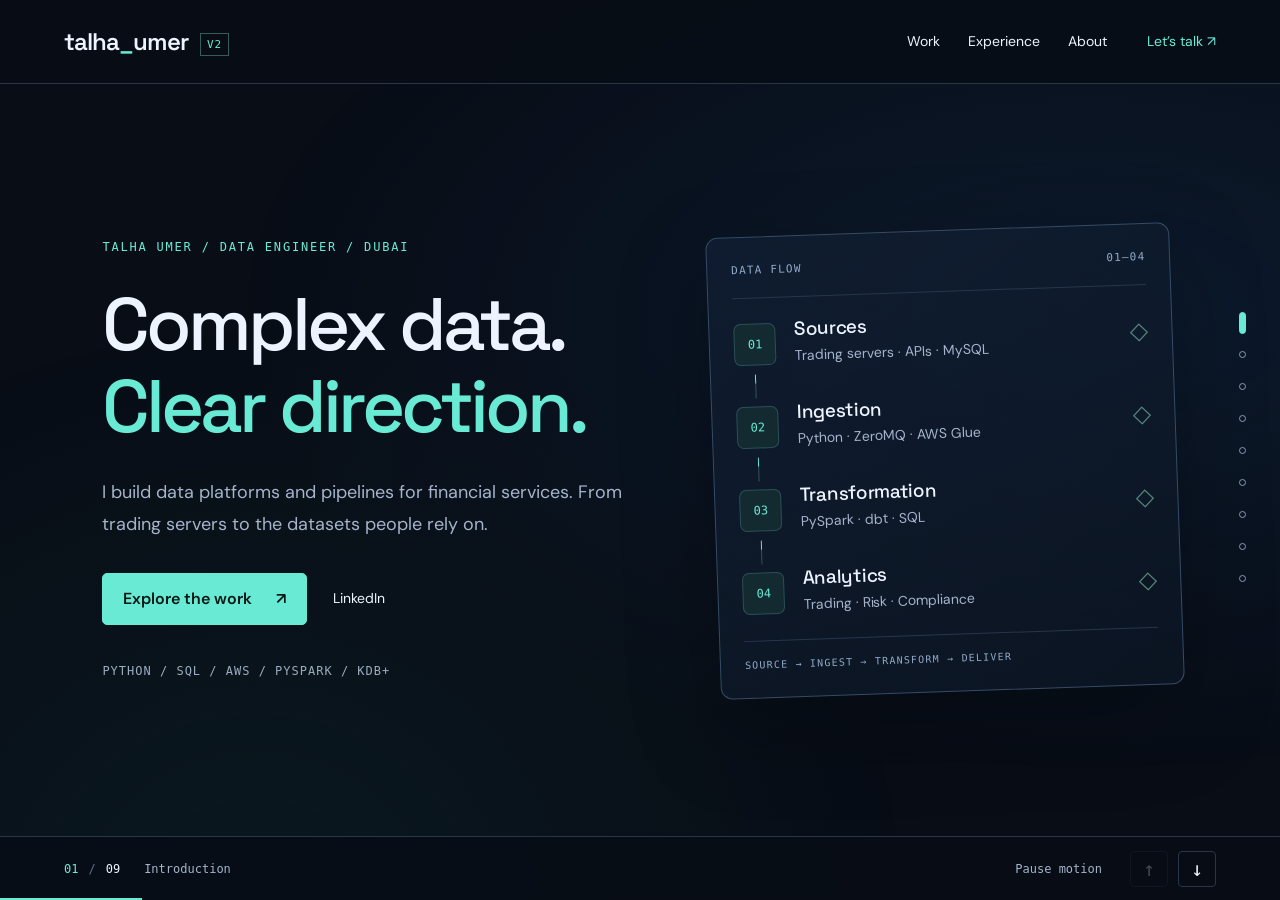
==== v2/index.html @ e110a2b4 "Add separate animated slide-style V2 portfolio; preserve original" ====
<!doctype html><html lang="en"><head><meta charset="utf-8"><meta name="viewport" content="width=device-width,initial-scale=1"><meta name="theme-color" content="#080d16"><title>Talha Umer — Portfolio V2</title><meta name="description" content="Data engineering for trading platforms. Explore Talha Umer’s work with Python, AWS, kdb+, and reliable data pipelines."><link rel="icon" href="data:image/svg+xml,%3Csvg xmlns='http://www.w3.org/2000/svg' viewBox='0 0 40 40'%3E%3Crect width='40' height='40' rx='8' fill='%232853ed'/%3E%3Ctext x='20' y='27' text-anchor='middle' font-family='Arial' font-size='22' font-weight='bold' fill='white'%3ET%3C/text%3E%3C/svg%3E"><style>@import url('https://fonts.googleapis.com/css2?family=DM+Sans:wght@400;500;600;700&family=Space+Grotesk:wght@400;500;600;700&display=swap');
:root{--bg:#080d16;--text:#edf4ff;--muted:#a5b4cc;--cyan:#69ead5;--blue:#799fff;--line:#26364b;--header:84px;--footer:64px}*{box-sizing:border-box}body{margin:0;background:var(--bg);color:var(--text);font:16px/1.65 'DM Sans',sans-serif}a{color:inherit;text-decoration:none}button{font:inherit;color:inherit;cursor:pointer}a,button{-webkit-tap-highlight-color:transparent}a:focus-visible,button:focus-visible{outline:2px solid var(--cyan);outline-offset:5px}h1,h2,h3,p{margin-top:0}h1,h2,h3{font-family:'Space Grotesk',sans-serif;line-height:1.1;font-weight:500}h1{font-size:clamp(48px,5.8vw,90px);letter-spacing:-4px;margin-bottom:28px}h2{font-size:clamp(38px,4vw,64px);letter-spacing:-2px;margin-bottom:24px}h1 span,h2 span{color:var(--cyan)}.skip{position:fixed;top:-100px;left:20px;z-index:300;background:var(--bg);padding:12px}.skip:focus{top:12px}.ambient{position:fixed;inset:0;pointer-events:none;background:radial-gradient(ellipse at 85% 35%,#15355c55,transparent 55%),radial-gradient(ellipse at 20% 100%,#164a4630,transparent 45%);z-index:-1}header{position:fixed;inset:0 0 auto;min-height:var(--header);padding:0 5vw;display:flex;align-items:center;gap:40px;z-index:10;background:#080d16ed;border-bottom:1px solid var(--line);backdrop-filter:blur(18px)}.brand{font:600 24px 'Space Grotesk',sans-serif;letter-spacing:-1px;white-space:nowrap}.brand>span:first-child{color:var(--cyan)}.version{font:11px monospace;letter-spacing:1px;color:var(--cyan);border:1px solid #335d59;padding:4px 6px;margin-left:12px;vertical-align:middle}nav{margin-left:auto;display:flex;gap:28px;font-size:14px}nav a,header>a{padding:12px 0}.header-contact{font-size:14px;color:var(--cyan)}nav a:hover,.quiet:hover,.contact-links a:hover{color:var(--cyan)}#deck{height:100svh;overflow-y:auto;scroll-snap-type:y proximity;scroll-behavior:smooth;scroll-padding-top:var(--header)}.slide{min-height:100svh;scroll-snap-align:start;scroll-margin-top:calc(-1 * var(--header));padding:calc(var(--header) + 40px) 8vw calc(var(--footer) + 38px);display:flex;align-items:center;border-bottom:1px solid #26364b80;position:relative}.slide-inner{width:100%;max-width:1280px;margin:auto}.kicker{font:12px/1.5 monospace;letter-spacing:1.8px;color:var(--cyan);margin:0 0 28px;display:flex;justify-content:space-between;gap:20px}.hero-grid{display:grid;grid-template-columns:1.15fr 1fr;align-items:center;gap:6vw}.lead{font-size:18px;line-height:1.8;color:var(--muted);max-width:58ch;margin-bottom:28px}.hero-actions{display:flex;align-items:center;gap:26px;margin:32px 0}.primary{display:inline-flex;align-items:center;justify-content:space-between;gap:24px;background:var(--cyan);color:#061813;border:1px solid var(--cyan);padding:12px 20px;border-radius:5px;font-weight:600}.primary:hover{background:#a4f7e9}.quiet{font-size:14px}.hero-stack{font:12px/1.8 monospace;letter-spacing:1px;color:#9aacbf;margin:36px 0 0}.system-panel{background:linear-gradient(145deg,#122035b3,#0c1624cc);border:1px solid #354b67;border-radius:12px;box-shadow:0 30px 90px #0004;transform:rotate(-2deg);padding:24px}.panel-label,.panel-footer{font:11px/1.6 monospace;color:#92abc8;letter-spacing:1.2px}.panel-label{display:flex;justify-content:space-between;border-bottom:1px solid var(--line);padding-bottom:18px}.pipeline{padding:22px 0}.node{display:flex;align-items:center;gap:18px}.node>span{font:12px monospace;color:var(--cyan);background:#122a30;border:1px solid #2b5056;border-radius:7px;padding:13px}.node h3{font-size:19px;margin:0 0 5px;letter-spacing:-.3px}.node p{font-size:14px;color:var(--muted);margin:0}.node b{margin-left:auto;color:#558479;font-size:24px;font-weight:400}.pipe{height:24px;width:1px;background:#345258;margin:5px 0 5px 20px;position:relative;overflow:hidden}.pipe i{position:absolute;width:2px;height:9px;left:0;background:var(--cyan);animation:travel 2s linear infinite}.pipe:nth-of-type(4) i{animation-delay:.6s}.pipe:nth-of-type(6) i{animation-delay:1.2s}.panel-footer{border-top:1px solid var(--line);padding-top:16px;font-size:10px}.rail{position:fixed;right:26px;top:50%;transform:translateY(-50%);z-index:20;display:grid;gap:12px}.rail a{width:24px;height:20px;display:grid;place-items:center}.rail a:before{content:'';width:5px;height:5px;border:1px solid #8a9bb3;border-radius:50%;transition:.25s}.rail a[aria-current=true]:before{height:20px;border-radius:5px;background:var(--cyan);border-color:var(--cyan)}.slide-controls{position:fixed;bottom:0;left:0;right:0;height:var(--footer);padding:0 5vw;display:flex;justify-content:space-between;align-items:center;z-index:20;background:#080d16ed;border-top:1px solid var(--line);backdrop-filter:blur(14px);font:12px monospace}.slash{color:#597188;margin:0 10px}#current-slide{color:var(--cyan)}#slide-label{margin-left:24px;color:var(--muted)}.control-buttons{display:flex;align-items:center;gap:10px}.control-buttons button{height:36px;min-width:38px;background:transparent;border:1px solid var(--line);border-radius:4px;font-size:20px}.control-buttons #motion{font:12px monospace;border:0;margin-right:12px;color:var(--muted)}.control-buttons button:disabled{opacity:.25;cursor:default}.progress{height:2px;position:fixed;bottom:0;left:0;right:0;z-index:30}.progress i{height:100%;display:block;background:var(--cyan);width:11.11%;transition:width .4s}.project-kind{color:var(--muted)}.project-title-row{display:flex;align-items:center;gap:50px;justify-content:space-between}.project-title-row h2{max-width:21ch}.large-index{font:500 clamp(70px,10vw,160px)/1 'Space Grotesk',sans-serif;color:#142738;letter-spacing:-8px;margin-top:-25px}.project-lead{max-width:90ch;font-size:17px;margin-bottom:22px}.tags{display:flex;flex-wrap:wrap;gap:8px}.tags span{padding:5px 10px;border:1px solid #2e4259;border-radius:4px;background:#102034;color:#b8cce6;font-size:14px;line-height:1.5}.outcomes{display:grid;grid-template-columns:repeat(3,minmax(0,1fr));gap:28px;margin-top:32px;padding-top:24px;border-top:1px solid var(--line)}.outcomes>div{border-left:2px solid #34555c;padding-left:16px}.outcomes span{font:11px monospace;letter-spacing:1px;color:var(--cyan)}.outcomes h4{margin:7px 0;font-size:18px;font-weight:500}.outcomes p{color:var(--muted);font-size:15px;margin:0}.text-button{border:0;border-bottom:1px solid #46746e;background:none;padding:8px 0;display:flex;gap:40px;align-items:center;color:var(--cyan);font-size:14px;margin-top:30px}.text-button span{font-size:22px}.career{margin-top:34px}.career article{display:grid;grid-template-columns:260px 1fr;gap:38px;padding:22px 0;border-top:1px solid var(--line)}.role-top{display:flex;flex-direction:column;font:11px/1.8 monospace;color:var(--muted);margin-bottom:10px}.career h3{font-size:23px;margin:0 0 8px}.career h4{font-size:14px;color:var(--cyan);font-weight:400;margin:0}.career p{color:var(--muted);font-size:15px;margin:0}.job-stack{margin-top:14px}.job-stack h5{display:none}.career .tags{gap:6px}.career .tags span{font-size:12px;padding:3px 7px}.about-grid{display:grid;grid-template-columns:1fr 1.1fr;gap:7vw}.about-grid p{font-size:16px;color:var(--muted)}.about-grid .education{margin-top:26px;border-left:2px solid var(--cyan);padding-left:16px;color:var(--text);font-size:14px}.education span{font-size:13px;color:var(--muted)}.toolkit h3{font-size:24px;margin:0 0 20px}.toolkit>div{padding:15px 0;border-top:1px solid var(--line)}.toolkit h4{font-size:13px;margin:0 0 10px;color:#dbe8f9}.contact-slide h2{font-size:clamp(50px,7vw,100px);letter-spacing:-4px}.contact-email{display:inline-flex;gap:25px;align-items:center;color:var(--cyan);font-size:clamp(20px,3vw,36px);border-bottom:1px solid #345f59;overflow-wrap:anywhere}.contact-links{display:flex;gap:28px;flex-wrap:wrap;margin-top:40px;font-size:14px}.copyright{font:12px monospace;color:var(--muted);margin:50px 0 0}dialog{width:min(860px,92vw);max-height:86svh;border:1px solid #415974;border-radius:12px;background:#0d1828;color:var(--text);padding:0;box-shadow:0 40px 120px #0009}dialog::backdrop{background:#030810cf;backdrop-filter:blur(8px)}.dialog-header{position:sticky;top:0;display:flex;align-items:start;gap:20px;background:#0d1828;padding:24px 28px;border-bottom:1px solid var(--line)}.dialog-header h2{font-size:25px;letter-spacing:-.8px;margin:0}.close-dialog{margin-left:auto;white-space:nowrap;background:none;border:1px solid var(--line);border-radius:4px;padding:6px 12px;font-size:14px}.dialog-body{padding:8px 28px 28px;color:var(--muted)}.dialog-body h4{color:var(--text);font-size:18px;margin:24px 0 10px}.dialog-body p{margin-bottom:16px}.dialog-body a{color:var(--cyan);text-decoration:underline}.dialog-body li{margin-bottom:10px}.architecture{display:grid;gap:12px}.architecture>div{border:1px solid var(--line);padding:12px}.architecture strong,.architecture span{display:block}.js .slide-inner{opacity:0;transform:translateY(22px);transition:opacity .65s,transform .65s}.js .slide.active .slide-inner{opacity:1;transform:none}.paused *{animation-play-state:paused!important}.paused .slide-inner{transition:none}.paused #deck{scroll-behavior:auto}@keyframes travel{from{transform:translateY(-10px)}to{transform:translateY(35px)}}
@media(max-width:1000px){.hero-grid{gap:30px}h1{letter-spacing:-2px;font-size:56px}.system-panel{padding:18px}.node{gap:12px}.node p{font-size:12px}.slide{padding-left:6vw;padding-right:8vw}.career article{grid-template-columns:210px 1fr;gap:24px}.about-grid{gap:35px}.large-index{font-size:100px}}
@media(max-width:760px){:root{--header:106px;--footer:60px}header{padding:12px 6vw;gap:4px 24px;flex-wrap:wrap;align-content:center}.brand{font-size:21px;width:100%}nav{margin:0;gap:24px}.header-contact{margin-left:auto;font-size:13px}header a{padding:5px 0}.rail{display:none}.slide{padding:calc(var(--header) + 30px) 6vw calc(var(--footer) + 30px)}#deck{scroll-snap-type:none}.hero-grid,.about-grid{grid-template-columns:1fr;gap:36px}h1{font-size:clamp(45px,11vw,68px);letter-spacing:-2px}.lead{font-size:17px}.system-panel{transform:none}.node p{font-size:14px}.system-panel{padding:22px}.intro-slide{align-items:start}.kicker{font-size:11px;letter-spacing:1px;flex-wrap:wrap;margin-bottom:22px}.project-title-row{gap:14px}.project-title-row h2{font-size:34px;letter-spacing:-1px}.large-index{font-size:60px;letter-spacing:-3px}.project-kind{font-size:10px}.outcomes{grid-template-columns:1fr;gap:18px;margin-top:24px}.outcomes p{font-size:16px}.career article{grid-template-columns:1fr;gap:16px}.career p{font-size:16px}.role-top{flex-direction:row;justify-content:space-between;gap:12px}.career .tags span{font-size:13px}.slide-controls{padding:0 6vw}#slide-label{display:none}.control-buttons #motion{font-size:11px;margin-right:2px}.contact-slide h2{letter-spacing:-2px}.dialog-header{padding:20px}.dialog-header h2{font-size:22px}.dialog-body{padding:0 20px 20px}.toolkit .tags span{font-size:14px}}
@media(prefers-reduced-motion:reduce){*,*:before,*:after{animation:none!important;transition:none!important}#deck{scroll-behavior:auto}.js .slide-inner{opacity:1;transform:none}}</style></head><body><a class="skip" href="#intro">Skip to content</a><div class="ambient" aria-hidden="true"></div><header><a class="brand" href="#intro">talha<span>_</span>umer<span class="version">V2</span></a><nav aria-label="Portfolio"><a href="#project-1">Work</a><a href="#experience">Experience</a><a href="#about">About</a></nav><a class="header-contact" href="mailto:talhaumer7@gmail.com">Let’s talk <span aria-hidden="true">↗</span></a></header><aside class="rail" aria-label="Slide navigation"></aside><main id="deck">
<section class="slide intro-slide" id="intro" data-title="Introduction"><div class="slide-inner hero-grid"><div><p class="kicker">TALHA UMER / DATA ENGINEER / DUBAI</p><h1>Complex data.<br><span>Clear direction.</span></h1><p class="lead">I build data platforms and pipelines for financial services. From trading servers to the datasets people rely on.</p><div class="hero-actions"><a class="primary" href="#project-1">Explore the work <span aria-hidden="true">↗</span></a><a class="quiet" href="https://www.linkedin.com/in/talha-umer" target="_blank" rel="noopener noreferrer">LinkedIn</a></div><p class="hero-stack">PYTHON / SQL / AWS / PYSPARK / KDB+</p></div><div class="system-panel"><div class="panel-label"><span>DATA FLOW</span><span>01—04</span></div><div class="pipeline"><div class="node"><span>01</span><div><h3>Sources</h3><p>Trading servers · APIs · MySQL</p></div><b aria-hidden="true">◇</b></div><div class="pipe" aria-hidden="true"><i></i></div><div class="node"><span>02</span><div><h3>Ingestion</h3><p>Python · ZeroMQ · AWS Glue</p></div><b aria-hidden="true">◇</b></div><div class="pipe" aria-hidden="true"><i></i></div><div class="node"><span>03</span><div><h3>Transformation</h3><p>PySpark · dbt · SQL</p></div><b aria-hidden="true">◇</b></div><div class="pipe" aria-hidden="true"><i></i></div><div class="node"><span>04</span><div><h3>Analytics</h3><p>Trading · Risk · Compliance</p></div><b aria-hidden="true">◇</b></div></div><div class="panel-footer">SOURCE → INGEST → TRANSFORM → DELIVER</div></div></div></section>
<section class="slide project-slide" id="project-1" data-title="Asynchronous Back Testing Engine"><div class="slide-inner"><div class="kicker"><span>SELECTED WORK / 01</span><span class="project-kind">PRODUCTION SYSTEM</span></div><div class="project-title-row"><h2>Asynchronous Back Testing Engine</h2><span class="large-index" aria-hidden="true">01</span></div><p class="lead project-lead">Evaluate a broker’s pricing before it goes live. Replay historical client trades against proposed spread structures to estimate revenue, asynchronous hedging costs, and net profitability.</p><div class="tags"><span>Historical simulation</span><span>Pricing analytics</span><span>Hedging economics</span></div><div class="outcomes"><div><span>01 / EARN</span><h4>Spread revenue</h4><p>Estimate income under a proposed pricing structure.</p></div><div><span>02 / HEDGE</span><h4>Hedging costs</h4><p>Model spread and commission costs with separate, sliced hedge execution.</p></div><div><span>03 / COMPARE</span><h4>Net profitability</h4><p>Compare scenario economics with historical results across L1–L6 volume tiers.</p></div></div><button class="text-button" data-open="case-0">Read project overview <span aria-hidden="true">+</span></button></div></section><section class="slide project-slide" id="project-2" data-title="MBG Data Platform"><div class="slide-inner"><div class="kicker"><span>SELECTED WORK / 02</span><span class="project-kind">PRODUCTION SYSTEM</span></div><div class="project-title-row"><h2>MBG Data Platform</h2><span class="large-index" aria-hidden="true">02</span></div><p class="lead project-lead">Data engineering for MultiBank Group’s trading ecosystem. Bring MT4/MT5 trading data and operational sources into an AWS lakehouse, delivering reliable datasets for Trading, Risk, and Compliance.</p><div class="tags"><span>AWS Glue</span><span>PySpark</span><span>dbt</span><span>Redshift</span><span>Airflow</span><span>Terraform</span></div><div class="outcomes"><div><span>01 / INGEST</span><h4>Unified trading data</h4><p>Process up to 1 TB per day from MT4/MT5, Oracle, REST APIs, and internal databases.</p></div><div><span>02 / TRANSFORM</span><h4>Analytics-ready models</h4><p>Organise Bronze, Silver, and Gold layers with PySpark processing and 100+ dbt models.</p></div><div><span>03 / DELIVER</span><h4>Reliable financial analytics</h4><p>Support Trading, Risk, and Compliance with governed datasets and curated-data APIs.</p></div></div><button class="text-button" data-open="case-1">Read project overview <span aria-hidden="true">+</span></button></div></section><section class="slide project-slide" id="project-3" data-title="ZeroMQ Trading Data Pipeline"><div class="slide-inner"><div class="kicker"><span>SELECTED WORK / 03</span><span class="project-kind">PRODUCTION SYSTEM</span></div><div class="project-title-row"><h2>ZeroMQ Trading Data Pipeline</h2><span class="large-index" aria-hidden="true">03</span></div><p class="lead project-lead">Consolidating MySQL trading data from 20+ clients, each with up to 20 servers, through a shared ZeroMQ receiver and one kdb+ connection. The pipeline replaced separate source connections that were causing crashes and data consistency issues in our deployment.</p><div class="tags"><span>Python</span><span>PyZMQ</span><span>ZeroMQ PUSH/PULL</span><span>MySQL</span><span>kdb+</span><span>SQL</span></div><div class="outcomes"><div><span>01 / CONSOLIDATE</span><h4>One shared write connection</h4><p>Route data from all clients through a common receiver with a single connection to kdb+.</p></div><div><span>02 / RESUME</span><h4>Per-source timestamp polling</h4><p>Use the latest stored creation time for each client and server to select the next MySQL records.</p></div><div><span>03 / RETRY</span><h4>Repeatable writes</h4><p>Upsert by client, order, and server. Retry a failed batch before writing newer batches.</p></div></div><button class="text-button" data-open="case-2">Read full case study <span aria-hidden="true">+</span></button></div></section><section class="slide project-slide" id="project-4" data-title="MarketSage Analytics"><div class="slide-inner"><div class="kicker"><span>SELECTED WORK / 04</span><span class="project-kind">PERSONAL PROJECT</span></div><div class="project-title-row"><h2>MarketSage Analytics</h2><span class="large-index" aria-hidden="true">04</span></div><p class="lead project-lead">A financial analysis application that brings market research, technical indicators, sentiment, and portfolio analysis into one interface. Specialised agents handle the analysis, with results displayed in a React frontend.</p><div class="tags"><span>LangGraph</span><span>Groq</span><span>FastAPI</span><span>React</span><span>Python</span></div><div class="outcomes"><div><span>01 / RESEARCH</span><h4>Market data &amp; context</h4><p>Connect Yahoo Finance, CoinGecko, and DuckDuckGo sources for market research.</p></div><div><span>02 / ANALYSE</span><h4>Specialised agents</h4><p>Coordinate eight agents through LangGraph for technical, risk, sentiment, and portfolio analysis.</p></div><div><span>03 / PRESENT</span><h4>Interactive analysis</h4><p>Display RSI, MACD, correlation heatmaps, and portfolio allocation in a React interface.</p></div></div><button class="text-button" data-open="case-3">Read project overview <span aria-hidden="true">+</span></button></div></section><section class="slide project-slide" id="project-5" data-title="Real-Time Anomaly Detection"><div class="slide-inner"><div class="kicker"><span>SELECTED WORK / 05</span><span class="project-kind">PERSONAL PROJECT</span></div><div class="project-title-row"><h2>Real-Time Anomaly Detection</h2><span class="large-index" aria-hidden="true">05</span></div><p class="lead project-lead">A batch and streaming data pipeline for detecting unusual patterns. It validates incoming records, stores curated data, runs PySpark anomaly detection, and serves results through an API.</p><div class="tags"><span>Kafka</span><span>PySpark</span><span>ClickHouse</span><span>FastAPI</span><span>Docker</span></div><div class="outcomes"><div><span>01 / INGEST</span><h4>Validated records</h4><p>Validate incoming data against its schema before downstream processing.</p></div><div><span>02 / PROCESS</span><h4>Anomaly detection</h4><p>Use PySpark to process data and identify unusual patterns, with curated storage in Parquet.</p></div><div><span>03 / SERVE</span><h4>Accessible results</h4><p>Expose results through FastAPI, with automated tests and data-quality gates.</p></div></div><button class="text-button" data-open="case-4">Read project overview <span aria-hidden="true">+</span></button></div></section>
<section class="slide" id="experience" data-title="Experience"><div class="slide-inner"><p class="kicker">EXPERIENCE / 2020—PRESENT</p><h2>Built in production.</h2><div class="career"><article><div class="role-meta"><div class="role-top"><span>AUG 2023 — PRESENT</span><span>DUBAI, UAE</span></div><h3>MultiBank Group</h3><h4>Data Engineer</h4></div><div class="role-description"><p>Build and operate AWS data platforms for Trading, Risk, and Compliance. Delivered a Medallion lakehouse processing up to 1 TB per day, supported by CDC ingestion and 100+ dbt models. Work spans orchestration, data quality, governance, infrastructure automation, and APIs for curated financial datasets.</p><div class="job-stack"><h5>TECHNOLOGY STACK</h5><div class="tags"><span>Python</span><span>SQL</span><span>PySpark</span><span>AWS Glue</span><span>S3</span><span>Redshift</span><span>Athena</span><span>dbt Core</span><span>Airflow / MWAA</span><span>Step Functions</span><span>AWS DMS</span><span>Lambda</span><span>Terraform</span><span>GitHub Actions</span><span>Great Expectations</span><span>Lake Formation</span><span>FastAPI</span><span>KDB+/q</span><span>ClickHouse</span></div></div></div></article><article><div class="role-meta"><div class="role-top"><span>SEP 2022 — AUG 2023</span><span>DUBAI, UAE</span></div><h3>Softversum</h3><h4>Software Engineer — Backend & Data</h4></div><div class="role-description"><p>Developed backend services and data workflows for healthcare and veterinary applications. Built a Python pipeline that converted unstructured medical PDFs into queryable records, reducing manual data entry by approximately 60%. Improved API performance, strengthened authentication, and automated application delivery on AWS.</p><div class="job-stack"><h5>TECHNOLOGY STACK</h5><div class="tags"><span>Python</span><span>Django REST</span><span>Flask</span><span>PostgreSQL</span><span>AWS EC2</span><span>CodeBuild</span><span>CodeDeploy</span><span>Docker</span></div></div></div></article><article><div class="role-meta"><div class="role-top"><span>FEB 2020 — MAR 2022</span><span>LAHORE, PAKISTAN</span></div><h3>Broadstone Technologies</h3><h4>Software Engineer — Backend & Data</h4></div><div class="role-description"><p>Developed backend services and market-data pipelines for a fintech investment platform. Ingested external market feeds into PostgreSQL for portfolio rebalancing and historical analytics, and implemented Black–Litterman and Monte Carlo portfolio optimisation. Built secure APIs and contributed to containerised deployments and CI/CD.</p><div class="job-stack"><h5>TECHNOLOGY STACK</h5><div class="tags"><span>Python</span><span>Flask</span><span>FastAPI</span><span>PostgreSQL</span><span>MongoDB</span><span>Docker</span><span>DigitalOcean</span><span>AWS EC2</span></div></div></div></article></div></div></section>
<section class="slide" id="about" data-title="About & skills"><div class="slide-inner"><p class="kicker">ABOUT / THE PERSON BEHIND THE PIPELINES</p><div class="about-grid"><div><h2>Engineering,<br><span>end to end.</span></h2><p>I’m Talha Umer, a data engineer based in Dubai. At MultiBank Group, I work with trading data, building pipelines that bring information from trading servers and operational databases into kdb+ and AWS data platforms.</p><p>My work includes MySQL ingestion, Python and ZeroMQ pipelines, PySpark transformations, dbt models, orchestration, and data-quality checks. Before MultiBank, I worked on backend services and data workflows at Softversum and Broadstone Technologies. That background helps me work across source applications, databases, and the systems that use their data.</p><p class="education">BS Computer Science<br><span>COMSATS University Islamabad · 2016–2020</span></p></div><div class="toolkit"><h3>Skills & tools</h3><div><h4>Languages & processing</h4><div class="tags"><span>Python</span><span>SQL</span><span>PySpark</span><span>Apache Spark</span><span>Bash</span></div></div><div><h4>Databases & analytics</h4><div class="tags"><span>PostgreSQL</span><span>MySQL</span><span>Microsoft SQL Server</span><span>MongoDB</span><span>Redshift</span><span>ClickHouse</span><span>KDB+/q</span></div></div><div><h4>AWS & data pipelines</h4><div class="tags"><span>AWS Glue</span><span>S3</span><span>Athena</span><span>DMS</span><span>Lake Formation</span><span>Airflow</span><span>dbt</span><span>Step Functions</span></div></div><div><h4>Backend & delivery</h4><div class="tags"><span>FastAPI</span><span>Django REST</span><span>Flask</span><span>Docker</span><span>Terraform</span><span>GitHub Actions</span></div></div><div><h4>Team tools</h4><div class="tags"><span>Git</span><span>Jira</span><span>Confluence</span></div></div></div></div></div></section>
<section class="slide contact-slide" id="contact" data-title="Contact"><div class="slide-inner"><p class="kicker">LET’S CONNECT</p><h2>Let’s talk<br><span>about your data.</span></h2><p class="lead">Have a pipeline problem or a data platform to build?<br>Tell me what you’re working on.</p><a class="contact-email" href="mailto:talhaumer7@gmail.com">talhaumer7@gmail.com <span aria-hidden="true">↗</span></a><div class="contact-links"><a href="https://www.linkedin.com/in/talha-umer" target="_blank" rel="noopener noreferrer">LinkedIn</a><a href="https://github.com/talhaumer" target="_blank" rel="noopener noreferrer">GitHub</a><a href="../">View original portfolio</a></div><p class="copyright">© 2026 Talha Umer · Dubai, UAE</p></div></section></main><footer class="slide-controls"><div><span id="current-slide">01</span><span class="slash">/</span><span id="total-slides">09</span><span id="slide-label">Introduction</span></div><div class="control-buttons"><button id="motion" aria-pressed="false">Pause motion</button><button id="previous" aria-label="Previous section">↑</button><button id="next" aria-label="Next section">↓</button></div></footer><div class="progress" aria-hidden="true"><i></i></div><dialog id="case-0" aria-labelledby="case-title-0"><div class="dialog-header"><h2 id="case-title-0">Asynchronous Back Testing Engine</h2><button class="close-dialog" aria-label="Close case study">Close ×</button></div><div class="dialog-body"><div class="detail-copy backtest-detail"><div><h4>The business problem</h4><p>Pricing that is too tight can erode hedging margins; pricing that is too wide can discourage client flow. A single spread structure can also misprice different trade sizes.</p></div><div><h4>How it works</h4><p>The engine groups historical client trades into six volume tiers, L1–L6, and evaluates proposed spread structures. Client fills and broker hedge orders run on separate timelines, with hedges sliced into smaller orders.</p></div><div><h4>What it enables</h4><p>Teams can compare pricing scenarios, inspect revenue and estimated hedging costs by tier, and identify pricing imbalances before changing production settings. Results are scenario estimates rather than guaranteed trading outcomes.</p></div></div></div></dialog><dialog id="case-1" aria-labelledby="case-title-1"><div class="dialog-header"><h2 id="case-title-1">MBG Data Platform</h2><button class="close-dialog" aria-label="Close case study">Close ×</button></div><div class="dialog-body"><div class="detail-copy backtest-detail"><div><h4>The business problem</h4><p>Trading and operational data arrives from multiple platforms and systems. Trading, Risk, and Compliance teams need consistent, reliable datasets for analysis and reporting.</p></div><div><h4>How it works</h4><p>AWS ingestion and CDC pipelines feed a Medallion lakehouse. PySpark handles transformation and deduplication, while dbt models implement incremental processing, star schemas, and SCD Type 2. Airflow and Step Functions coordinate delivery.</p></div><div><h4>What it enables</h4><p>Analytics-ready data is supported by automated quality checks, Lake Formation governance, IAM access controls, and lineage. Terraform and GitHub Actions provide reproducible infrastructure and deployments, with FastAPI serving curated datasets.</p></div></div></div></dialog><dialog id="case-2" aria-labelledby="case-title-2"><div class="dialog-header"><h2 id="case-title-2">ZeroMQ Trading Data Pipeline</h2><button class="close-dialog" aria-label="Close case study">Close ×</button></div><div class="dialog-body"><div class="detail-copy case-study-copy">
<section><h4>The problem</h4><p>Trading data was spread across MySQL databases for more than 20 clients, with each client operating up to 20 trading servers. Separate connections sent this data directly to kdb+. In our environment, this connection pattern was associated with crashes and inconsistent data, making ingestion harder to operate reliably.</p></section>
<section><h4>The architecture</h4><p>We introduced a Python pipeline using PyZMQ and ZeroMQ’s PUSH/PULL pattern. Source processes send records into one shared receiving service for all clients. That service writes to kdb+ through one connection, centralising write handling instead of maintaining a direct connection from every source.</p><div class="architecture" aria-label="Pipeline architecture"><div><strong>MySQL trading servers</strong><span>20+ clients · up to 20 servers each</span></div><div><strong>Python + ZeroMQ</strong><span>Source PUSH processes · shared PULL receiver</span></div><div><strong>kdb+</strong><span>One shared connection · keyed upserts</span></div></div></section>
<section><h4>How incremental ingestion works</h4><ol><li>A continuous Python polling loop reads the maximum stored creation timestamp from kdb+ for the relevant client and server.</li><li>The source query selects MySQL records where <code>creation_time &gt;= max_time</code>. Including the boundary allows records with the same timestamp to be read again.</li><li>Records pass through ZeroMQ to the shared receiver.</li><li>The receiver upserts records using the combined key of <strong>client ID, order ID, and server ID</strong>, so repeated records update the same stored row.</li><li>If a kdb+ write fails, the receiver retries that batch successfully before proceeding with newer batches.</li></ol></section>
<section><h4>Why these choices mattered</h4><p>A timestamp per client and server keeps one source’s progress separate from another’s. Inclusive polling and keyed upserts work together: the pipeline can reread the timestamp boundary without creating duplicate stored rows. Blocking retries keep newer writes from overtaking a failed batch during normal operation.</p></section>
<section><h4>The result</h4><p>The shared service and single kdb+ connection worked reliably in our deployment and addressed the instability we had seen with separate source connections. The improvement is based on operational experience; throughput, latency, and incident-reduction measurements are not included in this case study.</p></section>
<section><h4>Recovery boundaries and trade-offs</h4><p>ZeroMQ accepting a message does not by itself confirm that kdb+ has stored it. Restart recovery also depends on how pending batches are retained or recovered from MySQL. A maximum creation timestamp can miss older rows that become visible after the timestamp advances, and creation-time polling alone does not capture later updates or deletions.</p><p>The shared writer simplifies connections but is also a common failure point. A blocked batch can delay other clients. These boundaries matter when evaluating durability, monitoring, and future recovery improvements; this design is not presented as an exactly-once or zero-data-loss guarantee.</p></section>
<section class="case-references"><h4>Technical references</h4><p>Implementation details above describe our deployment. Messaging and acknowledgement boundaries are documented in the <a href="https://libzmq.readthedocs.io/en/latest/zmq_socket.html" target="_blank" rel="noopener noreferrer">ZeroMQ socket reference</a>, <a href="https://libzmq.readthedocs.io/en/latest/zmq_send.html" target="_blank" rel="noopener noreferrer">ZeroMQ send reference</a>, and <a href="https://code.kx.com/q/basics/ipc/" target="_blank" rel="noopener noreferrer">KX IPC documentation</a>.</p></section>
</div></div></dialog><dialog id="case-3" aria-labelledby="case-title-3"><div class="dialog-header"><h2 id="case-title-3">MarketSage Analytics</h2><button class="close-dialog" aria-label="Close case study">Close ×</button></div><div class="dialog-body"><div class="detail-copy backtest-detail"><div><h4>The business problem</h4><p>Financial analysis draws on different data sources and methods. This project brings those inputs together so research, indicators, and portfolio views can be reviewed in one place.</p></div><div><h4>How it works</h4><p>LangGraph coordinates the agents using Groq’s Llama model. FastAPI exposes their analysis to the React frontend. A mock-LLM fallback supports offline development.</p></div><div><h4>What it enables</h4><p>Users can explore market research and financial indicators through a single application. The project is containerised with Docker and designed for deployment to Hugging Face Spaces.</p></div></div></div></dialog><dialog id="case-4" aria-labelledby="case-title-4"><div class="dialog-header"><h2 id="case-title-4">Real-Time Anomaly Detection</h2><button class="close-dialog" aria-label="Close case study">Close ×</button></div><div class="dialog-body"><div class="detail-copy backtest-detail"><div><h4>The business problem</h4><p>Streaming analysis needs consistent input data and a reliable path from ingestion to results. This project combines those stages in an end-to-end pipeline.</p></div><div><h4>How it works</h4><p>The pipeline uses Kafka, PySpark, and ClickHouse alongside Parquet storage. It supports batch and streaming processing, with FastAPI providing the serving layer.</p></div><div><h4>What it enables</h4><p>The project provides a containerised workflow for ingesting records, detecting anomalies, and exposing results. Automated tests and data-quality gates check the pipeline along the way.</p></div></div></div></dialog><script>const deck=document.querySelector('#deck'),slides=[...document.querySelectorAll('.slide')],rail=document.querySelector('.rail'),previous=document.querySelector('#previous'),next=document.querySelector('#next');let current=0;document.documentElement.classList.add('js');slides[0].classList.add('active');document.querySelector('#total-slides').textContent=String(slides.length).padStart(2,'0');slides.forEach((s,i)=>{const a=document.createElement('a');a.href='#'+s.id;a.setAttribute('aria-label',s.dataset.title);a.title=s.dataset.title;rail.append(a)});function select(i){current=i;slides[i].classList.add('active');document.querySelector('#current-slide').textContent=String(i+1).padStart(2,'0');document.querySelector('#slide-label').textContent=slides[i].dataset.title;document.querySelector('.progress i').style.width=((i+1)/slides.length*100)+'%';[...rail.children].forEach((a,n)=>a.setAttribute('aria-current',String(i===n)));previous.disabled=i===0;next.disabled=i===slides.length-1}function go(i){i=Math.max(0,Math.min(slides.length-1,i));slides[i].scrollIntoView({block:'start'});select(i)}previous.onclick=()=>go(current-1);next.onclick=()=>go(current+1);let queued=false;deck.addEventListener('scroll',()=>{if(queued)return;queued=true;requestAnimationFrame(()=>{const threshold=deck.scrollTop+deck.clientHeight*.4;let found=0;slides.forEach((s,i)=>{if(s.offsetTop<=threshold)found=i});select(found);queued=false})},{passive:true});const observer=new IntersectionObserver(es=>es.forEach(e=>{if(e.isIntersecting)e.target.classList.add('active')}),{root:deck,threshold:.05});slides.forEach(s=>observer.observe(s));document.querySelectorAll('a[href^="#"]').forEach(a=>a.addEventListener('click',e=>{const i=slides.findIndex(s=>'#'+s.id===a.getAttribute('href'));if(i>=0){e.preventDefault();go(i);history.replaceState(null,'','#'+slides[i].id)}}));document.addEventListener('keydown',e=>{if(document.querySelector('dialog[open]')||e.target.closest('a,button,input,textarea,select'))return;if(e.key==='ArrowDown'||e.key==='PageDown'){e.preventDefault();go(current+1)}if(e.key==='ArrowUp'||e.key==='PageUp'){e.preventDefault();go(current-1)}if(e.key==='Home'){e.preventDefault();go(0)}if(e.key==='End'){e.preventDefault();go(slides.length-1)}});document.querySelectorAll('[data-open]').forEach(b=>b.onclick=()=>document.getElementById(b.dataset.open).showModal());document.querySelectorAll('dialog').forEach(d=>{d.querySelector('.close-dialog').onclick=()=>d.close();d.addEventListener('click',e=>{if(e.target===d){const r=d.getBoundingClientRect();if(e.clientX<r.left||e.clientX>r.right||e.clientY<r.top||e.clientY>r.bottom)d.close()}})});const motion=document.querySelector('#motion');let paused=matchMedia('(prefers-reduced-motion:reduce)').matches;function applyMotion(){document.body.classList.toggle('paused',paused);motion.setAttribute('aria-pressed',String(paused));motion.textContent=paused?'Resume motion':'Pause motion'}motion.onclick=()=>{paused=!paused;applyMotion()};applyMotion();select(0);if(location.hash){const i=slides.findIndex(s=>'#'+s.id===location.hash);if(i>=0)go(i)}</script></body></html>
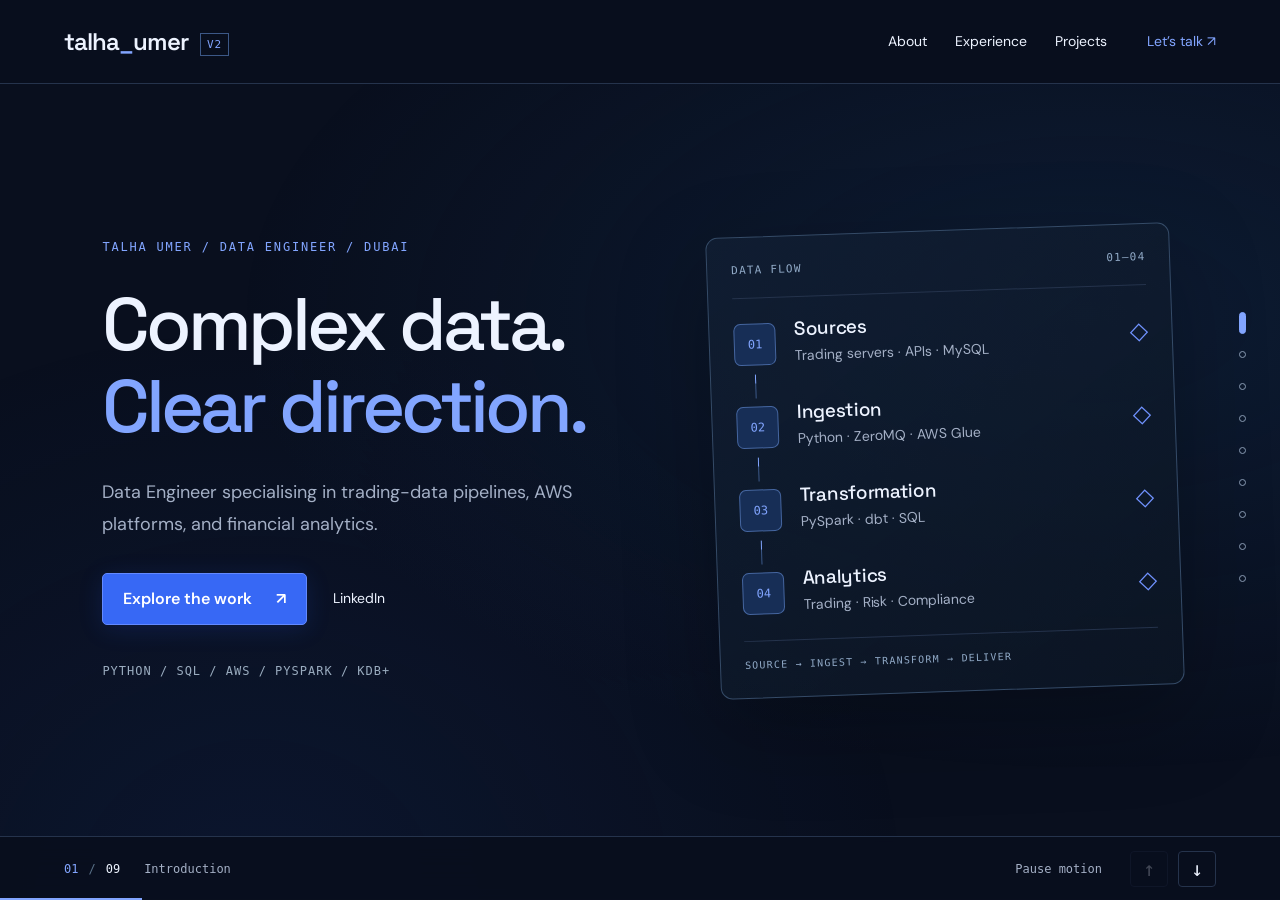
==== commit e0ab1384: "Refine V2 order, professional copy, V1 palette and button animations" ====
--- a/v2/index.html
+++ b/v2/index.html
@@ -1,13 +1,22 @@
-<!doctype html><html lang="en"><head><meta charset="utf-8"><meta name="viewport" content="width=device-width,initial-scale=1"><meta name="theme-color" content="#080d16"><title>Talha Umer — Portfolio V2</title><meta name="description" content="Data engineering for trading platforms. Explore Talha Umer’s work with Python, AWS, kdb+, and reliable data pipelines."><link rel="icon" href="data:image/svg+xml,%3Csvg xmlns='http://www.w3.org/2000/svg' viewBox='0 0 40 40'%3E%3Crect width='40' height='40' rx='8' fill='%232853ed'/%3E%3Ctext x='20' y='27' text-anchor='middle' font-family='Arial' font-size='22' font-weight='bold' fill='white'%3ET%3C/text%3E%3C/svg%3E"><style>@import url('https://fonts.googleapis.com/css2?family=DM+Sans:wght@400;500;600;700&family=Space+Grotesk:wght@400;500;600;700&display=swap');
-:root{--bg:#080d16;--text:#edf4ff;--muted:#a5b4cc;--cyan:#69ead5;--blue:#799fff;--line:#26364b;--header:84px;--footer:64px}*{box-sizing:border-box}body{margin:0;background:var(--bg);color:var(--text);font:16px/1.65 'DM Sans',sans-serif}a{color:inherit;text-decoration:none}button{font:inherit;color:inherit;cursor:pointer}a,button{-webkit-tap-highlight-color:transparent}a:focus-visible,button:focus-visible{outline:2px solid var(--cyan);outline-offset:5px}h1,h2,h3,p{margin-top:0}h1,h2,h3{font-family:'Space Grotesk',sans-serif;line-height:1.1;font-weight:500}h1{font-size:clamp(48px,5.8vw,90px);letter-spacing:-4px;margin-bottom:28px}h2{font-size:clamp(38px,4vw,64px);letter-spacing:-2px;margin-bottom:24px}h1 span,h2 span{color:var(--cyan)}.skip{position:fixed;top:-100px;left:20px;z-index:300;background:var(--bg);padding:12px}.skip:focus{top:12px}.ambient{position:fixed;inset:0;pointer-events:none;background:radial-gradient(ellipse at 85% 35%,#15355c55,transparent 55%),radial-gradient(ellipse at 20% 100%,#164a4630,transparent 45%);z-index:-1}header{position:fixed;inset:0 0 auto;min-height:var(--header);padding:0 5vw;display:flex;align-items:center;gap:40px;z-index:10;background:#080d16ed;border-bottom:1px solid var(--line);backdrop-filter:blur(18px)}.brand{font:600 24px 'Space Grotesk',sans-serif;letter-spacing:-1px;white-space:nowrap}.brand>span:first-child{color:var(--cyan)}.version{font:11px monospace;letter-spacing:1px;color:var(--cyan);border:1px solid #335d59;padding:4px 6px;margin-left:12px;vertical-align:middle}nav{margin-left:auto;display:flex;gap:28px;font-size:14px}nav a,header>a{padding:12px 0}.header-contact{font-size:14px;color:var(--cyan)}nav a:hover,.quiet:hover,.contact-links a:hover{color:var(--cyan)}#deck{height:100svh;overflow-y:auto;scroll-snap-type:y proximity;scroll-behavior:smooth;scroll-padding-top:var(--header)}.slide{min-height:100svh;scroll-snap-align:start;scroll-margin-top:calc(-1 * var(--header));padding:calc(var(--header) + 40px) 8vw calc(var(--footer) + 38px);display:flex;align-items:center;border-bottom:1px solid #26364b80;position:relative}.slide-inner{width:100%;max-width:1280px;margin:auto}.kicker{font:12px/1.5 monospace;letter-spacing:1.8px;color:var(--cyan);margin:0 0 28px;display:flex;justify-content:space-between;gap:20px}.hero-grid{display:grid;grid-template-columns:1.15fr 1fr;align-items:center;gap:6vw}.lead{font-size:18px;line-height:1.8;color:var(--muted);max-width:58ch;margin-bottom:28px}.hero-actions{display:flex;align-items:center;gap:26px;margin:32px 0}.primary{display:inline-flex;align-items:center;justify-content:space-between;gap:24px;background:var(--cyan);color:#061813;border:1px solid var(--cyan);padding:12px 20px;border-radius:5px;font-weight:600}.primary:hover{background:#a4f7e9}.quiet{font-size:14px}.hero-stack{font:12px/1.8 monospace;letter-spacing:1px;color:#9aacbf;margin:36px 0 0}.system-panel{background:linear-gradient(145deg,#122035b3,#0c1624cc);border:1px solid #354b67;border-radius:12px;box-shadow:0 30px 90px #0004;transform:rotate(-2deg);padding:24px}.panel-label,.panel-footer{font:11px/1.6 monospace;color:#92abc8;letter-spacing:1.2px}.panel-label{display:flex;justify-content:space-between;border-bottom:1px solid var(--line);padding-bottom:18px}.pipeline{padding:22px 0}.node{display:flex;align-items:center;gap:18px}.node>span{font:12px monospace;color:var(--cyan);background:#122a30;border:1px solid #2b5056;border-radius:7px;padding:13px}.node h3{font-size:19px;margin:0 0 5px;letter-spacing:-.3px}.node p{font-size:14px;color:var(--muted);margin:0}.node b{margin-left:auto;color:#558479;font-size:24px;font-weight:400}.pipe{height:24px;width:1px;background:#345258;margin:5px 0 5px 20px;position:relative;overflow:hidden}.pipe i{position:absolute;width:2px;height:9px;left:0;background:var(--cyan);animation:travel 2s linear infinite}.pipe:nth-of-type(4) i{animation-delay:.6s}.pipe:nth-of-type(6) i{animation-delay:1.2s}.panel-footer{border-top:1px solid var(--line);padding-top:16px;font-size:10px}.rail{position:fixed;right:26px;top:50%;transform:translateY(-50%);z-index:20;display:grid;gap:12px}.rail a{width:24px;height:20px;display:grid;place-items:center}.rail a:before{content:'';width:5px;height:5px;border:1px solid #8a9bb3;border-radius:50%;transition:.25s}.rail a[aria-current=true]:before{height:20px;border-radius:5px;background:var(--cyan);border-color:var(--cyan)}.slide-controls{position:fixed;bottom:0;left:0;right:0;height:var(--footer);padding:0 5vw;display:flex;justify-content:space-between;align-items:center;z-index:20;background:#080d16ed;border-top:1px solid var(--line);backdrop-filter:blur(14px);font:12px monospace}.slash{color:#597188;margin:0 10px}#current-slide{color:var(--cyan)}#slide-label{margin-left:24px;color:var(--muted)}.control-buttons{display:flex;align-items:center;gap:10px}.control-buttons button{height:36px;min-width:38px;background:transparent;border:1px solid var(--line);border-radius:4px;font-size:20px}.control-buttons #motion{font:12px monospace;border:0;margin-right:12px;color:var(--muted)}.control-buttons button:disabled{opacity:.25;cursor:default}.progress{height:2px;position:fixed;bottom:0;left:0;right:0;z-index:30}.progress i{height:100%;display:block;background:var(--cyan);width:11.11%;transition:width .4s}.project-kind{color:var(--muted)}.project-title-row{display:flex;align-items:center;gap:50px;justify-content:space-between}.project-title-row h2{max-width:21ch}.large-index{font:500 clamp(70px,10vw,160px)/1 'Space Grotesk',sans-serif;color:#142738;letter-spacing:-8px;margin-top:-25px}.project-lead{max-width:90ch;font-size:17px;margin-bottom:22px}.tags{display:flex;flex-wrap:wrap;gap:8px}.tags span{padding:5px 10px;border:1px solid #2e4259;border-radius:4px;background:#102034;color:#b8cce6;font-size:14px;line-height:1.5}.outcomes{display:grid;grid-template-columns:repeat(3,minmax(0,1fr));gap:28px;margin-top:32px;padding-top:24px;border-top:1px solid var(--line)}.outcomes>div{border-left:2px solid #34555c;padding-left:16px}.outcomes span{font:11px monospace;letter-spacing:1px;color:var(--cyan)}.outcomes h4{margin:7px 0;font-size:18px;font-weight:500}.outcomes p{color:var(--muted);font-size:15px;margin:0}.text-button{border:0;border-bottom:1px solid #46746e;background:none;padding:8px 0;display:flex;gap:40px;align-items:center;color:var(--cyan);font-size:14px;margin-top:30px}.text-button span{font-size:22px}.career{margin-top:34px}.career article{display:grid;grid-template-columns:260px 1fr;gap:38px;padding:22px 0;border-top:1px solid var(--line)}.role-top{display:flex;flex-direction:column;font:11px/1.8 monospace;color:var(--muted);margin-bottom:10px}.career h3{font-size:23px;margin:0 0 8px}.career h4{font-size:14px;color:var(--cyan);font-weight:400;margin:0}.career p{color:var(--muted);font-size:15px;margin:0}.job-stack{margin-top:14px}.job-stack h5{display:none}.career .tags{gap:6px}.career .tags span{font-size:12px;padding:3px 7px}.about-grid{display:grid;grid-template-columns:1fr 1.1fr;gap:7vw}.about-grid p{font-size:16px;color:var(--muted)}.about-grid .education{margin-top:26px;border-left:2px solid var(--cyan);padding-left:16px;color:var(--text);font-size:14px}.education span{font-size:13px;color:var(--muted)}.toolkit h3{font-size:24px;margin:0 0 20px}.toolkit>div{padding:15px 0;border-top:1px solid var(--line)}.toolkit h4{font-size:13px;margin:0 0 10px;color:#dbe8f9}.contact-slide h2{font-size:clamp(50px,7vw,100px);letter-spacing:-4px}.contact-email{display:inline-flex;gap:25px;align-items:center;color:var(--cyan);font-size:clamp(20px,3vw,36px);border-bottom:1px solid #345f59;overflow-wrap:anywhere}.contact-links{display:flex;gap:28px;flex-wrap:wrap;margin-top:40px;font-size:14px}.copyright{font:12px monospace;color:var(--muted);margin:50px 0 0}dialog{width:min(860px,92vw);max-height:86svh;border:1px solid #415974;border-radius:12px;background:#0d1828;color:var(--text);padding:0;box-shadow:0 40px 120px #0009}dialog::backdrop{background:#030810cf;backdrop-filter:blur(8px)}.dialog-header{position:sticky;top:0;display:flex;align-items:start;gap:20px;background:#0d1828;padding:24px 28px;border-bottom:1px solid var(--line)}.dialog-header h2{font-size:25px;letter-spacing:-.8px;margin:0}.close-dialog{margin-left:auto;white-space:nowrap;background:none;border:1px solid var(--line);border-radius:4px;padding:6px 12px;font-size:14px}.dialog-body{padding:8px 28px 28px;color:var(--muted)}.dialog-body h4{color:var(--text);font-size:18px;margin:24px 0 10px}.dialog-body p{margin-bottom:16px}.dialog-body a{color:var(--cyan);text-decoration:underline}.dialog-body li{margin-bottom:10px}.architecture{display:grid;gap:12px}.architecture>div{border:1px solid var(--line);padding:12px}.architecture strong,.architecture span{display:block}.js .slide-inner{opacity:0;transform:translateY(22px);transition:opacity .65s,transform .65s}.js .slide.active .slide-inner{opacity:1;transform:none}.paused *{animation-play-state:paused!important}.paused .slide-inner{transition:none}.paused #deck{scroll-behavior:auto}@keyframes travel{from{transform:translateY(-10px)}to{transform:translateY(35px)}}
+<!doctype html><html lang="en"><head><meta charset="utf-8"><meta name="viewport" content="width=device-width,initial-scale=1"><meta name="theme-color" content="#090f1e"><title>Talha Umer — Portfolio V2</title><meta name="description" content="Data engineering for trading platforms. Explore Talha Umer’s work with Python, AWS, kdb+, and reliable data pipelines."><link rel="icon" href="data:image/svg+xml,%3Csvg xmlns='http://www.w3.org/2000/svg' viewBox='0 0 40 40'%3E%3Crect width='40' height='40' rx='8' fill='%232853ed'/%3E%3Ctext x='20' y='27' text-anchor='middle' font-family='Arial' font-size='22' font-weight='bold' fill='white'%3ET%3C/text%3E%3C/svg%3E"><style>@import url('https://fonts.googleapis.com/css2?family=DM+Sans:wght@400;500;600;700&family=Space+Grotesk:wght@400;500;600;700&display=swap');
+:root{--bg:#090f1e;--text:#edf3ff;--muted:#a4b0c6;--cyan:#82a5ff;--blue:#82a5ff;--line:#25334c;--header:84px;--footer:64px}*{box-sizing:border-box}body{margin:0;background:var(--bg);color:var(--text);font:16px/1.65 'DM Sans',sans-serif}a{color:inherit;text-decoration:none}button{font:inherit;color:inherit;cursor:pointer}a,button{-webkit-tap-highlight-color:transparent}a:focus-visible,button:focus-visible{outline:2px solid var(--cyan);outline-offset:5px}h1,h2,h3,p{margin-top:0}h1,h2,h3{font-family:'Space Grotesk',sans-serif;line-height:1.1;font-weight:500}h1{font-size:clamp(48px,5.8vw,90px);letter-spacing:-4px;margin-bottom:28px}h2{font-size:clamp(38px,4vw,64px);letter-spacing:-2px;margin-bottom:24px}h1 span,h2 span{color:var(--cyan)}.skip{position:fixed;top:-100px;left:20px;z-index:300;background:var(--bg);padding:12px}.skip:focus{top:12px}.ambient{position:fixed;inset:0;pointer-events:none;background:radial-gradient(ellipse at 85% 35%,#15355c55,transparent 55%),radial-gradient(ellipse at 20% 100%,#18357530,transparent 45%);z-index:-1}header{position:fixed;inset:0 0 auto;min-height:var(--header);padding:0 5vw;display:flex;align-items:center;gap:40px;z-index:10;background:#090f1eed;border-bottom:1px solid var(--line);backdrop-filter:blur(18px)}.brand{font:600 24px 'Space Grotesk',sans-serif;letter-spacing:-1px;white-space:nowrap}.brand>span:first-child{color:var(--cyan)}.version{font:11px monospace;letter-spacing:1px;color:var(--cyan);border:1px solid #3c5887;padding:4px 6px;margin-left:12px;vertical-align:middle}nav{margin-left:auto;display:flex;gap:28px;font-size:14px}nav a,header>a{padding:12px 0}.header-contact{font-size:14px;color:var(--cyan)}nav a:hover,.quiet:hover,.contact-links a:hover{color:var(--cyan)}#deck{height:100svh;overflow-y:auto;scroll-snap-type:y proximity;scroll-behavior:smooth;scroll-padding-top:var(--header)}.slide{min-height:100svh;scroll-snap-align:start;scroll-margin-top:calc(-1 * var(--header));padding:calc(var(--header) + 40px) 8vw calc(var(--footer) + 38px);display:flex;align-items:center;border-bottom:1px solid #25334c80;position:relative}.slide-inner{width:100%;max-width:1280px;margin:auto}.kicker{font:12px/1.5 monospace;letter-spacing:1.8px;color:var(--cyan);margin:0 0 28px;display:flex;justify-content:space-between;gap:20px}.hero-grid{display:grid;grid-template-columns:1.15fr 1fr;align-items:center;gap:6vw}.lead{font-size:18px;line-height:1.8;color:var(--muted);max-width:58ch;margin-bottom:28px}.hero-actions{display:flex;align-items:center;gap:26px;margin:32px 0}.primary{display:inline-flex;align-items:center;justify-content:space-between;gap:24px;background:var(--cyan);color:#ffffff;border:1px solid var(--cyan);padding:12px 20px;border-radius:5px;font-weight:600}.primary:hover{background:#4877ff}.quiet{font-size:14px}.hero-stack{font:12px/1.8 monospace;letter-spacing:1px;color:#9aacbf;margin:36px 0 0}.system-panel{background:linear-gradient(145deg,#122035b3,#0c1624cc);border:1px solid #354b67;border-radius:12px;box-shadow:0 30px 90px #0004;transform:rotate(-2deg);padding:24px}.panel-label,.panel-footer{font:11px/1.6 monospace;color:#92abc8;letter-spacing:1.2px}.panel-label{display:flex;justify-content:space-between;border-bottom:1px solid var(--line);padding-bottom:18px}.pipeline{padding:22px 0}.node{display:flex;align-items:center;gap:18px}.node>span{font:12px monospace;color:var(--cyan);background:#172e56;border:1px solid #4566a0;border-radius:7px;padding:13px}.node h3{font-size:19px;margin:0 0 5px;letter-spacing:-.3px}.node p{font-size:14px;color:var(--muted);margin:0}.node b{margin-left:auto;color:#7193ff;font-size:24px;font-weight:400}.pipe{height:24px;width:1px;background:#3c5988;margin:5px 0 5px 20px;position:relative;overflow:hidden}.pipe i{position:absolute;width:2px;height:9px;left:0;background:var(--cyan);animation:travel 2s linear infinite}.pipe:nth-of-type(4) i{animation-delay:.6s}.pipe:nth-of-type(6) i{animation-delay:1.2s}.panel-footer{border-top:1px solid var(--line);padding-top:16px;font-size:10px}.rail{position:fixed;right:26px;top:50%;transform:translateY(-50%);z-index:20;display:grid;gap:12px}.rail a{width:24px;height:20px;display:grid;place-items:center}.rail a:before{content:'';width:5px;height:5px;border:1px solid #8a9bb3;border-radius:50%;transition:.25s}.rail a[aria-current=true]:before{height:20px;border-radius:5px;background:var(--cyan);border-color:var(--cyan)}.slide-controls{position:fixed;bottom:0;left:0;right:0;height:var(--footer);padding:0 5vw;display:flex;justify-content:space-between;align-items:center;z-index:20;background:#090f1eed;border-top:1px solid var(--line);backdrop-filter:blur(14px);font:12px monospace}.slash{color:#597188;margin:0 10px}#current-slide{color:var(--cyan)}#slide-label{margin-left:24px;color:var(--muted)}.control-buttons{display:flex;align-items:center;gap:10px}.control-buttons button{height:36px;min-width:38px;background:transparent;border:1px solid var(--line);border-radius:4px;font-size:20px}.control-buttons #motion{font:12px monospace;border:0;margin-right:12px;color:var(--muted)}.control-buttons button:disabled{opacity:.25;cursor:default}.progress{height:2px;position:fixed;bottom:0;left:0;right:0;z-index:30}.progress i{height:100%;display:block;background:var(--cyan);width:11.11%;transition:width .4s}.project-kind{color:var(--muted)}.project-title-row{display:flex;align-items:center;gap:50px;justify-content:space-between}.project-title-row h2{max-width:21ch}.large-index{font:500 clamp(70px,10vw,160px)/1 'Space Grotesk',sans-serif;color:#142738;letter-spacing:-8px;margin-top:-25px}.project-lead{max-width:90ch;font-size:17px;margin-bottom:22px}.tags{display:flex;flex-wrap:wrap;gap:8px}.tags span{padding:5px 10px;border:1px solid #2e4259;border-radius:4px;background:#102034;color:#b8cce6;font-size:14px;line-height:1.5}.outcomes{display:grid;grid-template-columns:repeat(3,minmax(0,1fr));gap:28px;margin-top:32px;padding-top:24px;border-top:1px solid var(--line)}.outcomes>div{border-left:2px solid #3c5887;padding-left:16px}.outcomes span{font:11px monospace;letter-spacing:1px;color:var(--cyan)}.outcomes h4{margin:7px 0;font-size:18px;font-weight:500}.outcomes p{color:var(--muted);font-size:15px;margin:0}.text-button{border:0;border-bottom:1px solid #526da5;background:none;padding:8px 0;display:flex;gap:40px;align-items:center;color:var(--cyan);font-size:14px;margin-top:30px}.text-button span{font-size:22px}.career{margin-top:34px}.career article{display:grid;grid-template-columns:260px 1fr;gap:38px;padding:22px 0;border-top:1px solid var(--line)}.role-top{display:flex;flex-direction:column;font:11px/1.8 monospace;color:var(--muted);margin-bottom:10px}.career h3{font-size:23px;margin:0 0 8px}.career h4{font-size:14px;color:var(--cyan);font-weight:400;margin:0}.career p{color:var(--muted);font-size:15px;margin:0}.job-stack{margin-top:14px}.job-stack h5{display:none}.career .tags{gap:6px}.career .tags span{font-size:12px;padding:3px 7px}.about-grid{display:grid;grid-template-columns:1fr 1.1fr;gap:7vw}.about-grid p{font-size:16px;color:var(--muted)}.about-grid .education{margin-top:26px;border-left:2px solid var(--cyan);padding-left:16px;color:var(--text);font-size:14px}.education span{font-size:13px;color:var(--muted)}.toolkit h3{font-size:24px;margin:0 0 20px}.toolkit>div{padding:15px 0;border-top:1px solid var(--line)}.toolkit h4{font-size:13px;margin:0 0 10px;color:#dbe8f9}.contact-slide h2{font-size:clamp(50px,7vw,100px);letter-spacing:-4px}.contact-email{display:inline-flex;gap:25px;align-items:center;color:var(--cyan);font-size:clamp(20px,3vw,36px);border-bottom:1px solid #526da5;overflow-wrap:anywhere}.contact-links{display:flex;gap:28px;flex-wrap:wrap;margin-top:40px;font-size:14px}.copyright{font:12px monospace;color:var(--muted);margin:50px 0 0}dialog{width:min(860px,92vw);max-height:86svh;border:1px solid #415974;border-radius:12px;background:#0d1828;color:var(--text);padding:0;box-shadow:0 40px 120px #0009}dialog::backdrop{background:#030810cf;backdrop-filter:blur(8px)}.dialog-header{position:sticky;top:0;display:flex;align-items:start;gap:20px;background:#0d1828;padding:24px 28px;border-bottom:1px solid var(--line)}.dialog-header h2{font-size:25px;letter-spacing:-.8px;margin:0}.close-dialog{margin-left:auto;white-space:nowrap;background:none;border:1px solid var(--line);border-radius:4px;padding:6px 12px;font-size:14px}.dialog-body{padding:8px 28px 28px;color:var(--muted)}.dialog-body h4{color:var(--text);font-size:18px;margin:24px 0 10px}.dialog-body p{margin-bottom:16px}.dialog-body a{color:var(--cyan);text-decoration:underline}.dialog-body li{margin-bottom:10px}.architecture{display:grid;gap:12px}.architecture>div{border:1px solid var(--line);padding:12px}.architecture strong,.architecture span{display:block}.js .slide-inner{opacity:0;transform:translateY(22px);transition:opacity .65s,transform .65s}.js .slide.active .slide-inner{opacity:1;transform:none}.paused *{animation-play-state:paused!important}.paused .slide-inner{transition:none}.paused #deck{scroll-behavior:auto}@keyframes travel{from{transform:translateY(-10px)}to{transform:translateY(35px)}}
 @media(max-width:1000px){.hero-grid{gap:30px}h1{letter-spacing:-2px;font-size:56px}.system-panel{padding:18px}.node{gap:12px}.node p{font-size:12px}.slide{padding-left:6vw;padding-right:8vw}.career article{grid-template-columns:210px 1fr;gap:24px}.about-grid{gap:35px}.large-index{font-size:100px}}
 @media(max-width:760px){:root{--header:106px;--footer:60px}header{padding:12px 6vw;gap:4px 24px;flex-wrap:wrap;align-content:center}.brand{font-size:21px;width:100%}nav{margin:0;gap:24px}.header-contact{margin-left:auto;font-size:13px}header a{padding:5px 0}.rail{display:none}.slide{padding:calc(var(--header) + 30px) 6vw calc(var(--footer) + 30px)}#deck{scroll-snap-type:none}.hero-grid,.about-grid{grid-template-columns:1fr;gap:36px}h1{font-size:clamp(45px,11vw,68px);letter-spacing:-2px}.lead{font-size:17px}.system-panel{transform:none}.node p{font-size:14px}.system-panel{padding:22px}.intro-slide{align-items:start}.kicker{font-size:11px;letter-spacing:1px;flex-wrap:wrap;margin-bottom:22px}.project-title-row{gap:14px}.project-title-row h2{font-size:34px;letter-spacing:-1px}.large-index{font-size:60px;letter-spacing:-3px}.project-kind{font-size:10px}.outcomes{grid-template-columns:1fr;gap:18px;margin-top:24px}.outcomes p{font-size:16px}.career article{grid-template-columns:1fr;gap:16px}.career p{font-size:16px}.role-top{flex-direction:row;justify-content:space-between;gap:12px}.career .tags span{font-size:13px}.slide-controls{padding:0 6vw}#slide-label{display:none}.control-buttons #motion{font-size:11px;margin-right:2px}.contact-slide h2{letter-spacing:-2px}.dialog-header{padding:20px}.dialog-header h2{font-size:22px}.dialog-body{padding:0 20px 20px}.toolkit .tags span{font-size:14px}}
-@media(prefers-reduced-motion:reduce){*,*:before,*:after{animation:none!important;transition:none!important}#deck{scroll-behavior:auto}.js .slide-inner{opacity:1;transform:none}}</style></head><body><a class="skip" href="#intro">Skip to content</a><div class="ambient" aria-hidden="true"></div><header><a class="brand" href="#intro">talha<span>_</span>umer<span class="version">V2</span></a><nav aria-label="Portfolio"><a href="#project-1">Work</a><a href="#experience">Experience</a><a href="#about">About</a></nav><a class="header-contact" href="mailto:talhaumer7@gmail.com">Let’s talk <span aria-hidden="true">↗</span></a></header><aside class="rail" aria-label="Slide navigation"></aside><main id="deck">
-<section class="slide intro-slide" id="intro" data-title="Introduction"><div class="slide-inner hero-grid"><div><p class="kicker">TALHA UMER / DATA ENGINEER / DUBAI</p><h1>Complex data.<br><span>Clear direction.</span></h1><p class="lead">I build data platforms and pipelines for financial services. From trading servers to the datasets people rely on.</p><div class="hero-actions"><a class="primary" href="#project-1">Explore the work <span aria-hidden="true">↗</span></a><a class="quiet" href="https://www.linkedin.com/in/talha-umer" target="_blank" rel="noopener noreferrer">LinkedIn</a></div><p class="hero-stack">PYTHON / SQL / AWS / PYSPARK / KDB+</p></div><div class="system-panel"><div class="panel-label"><span>DATA FLOW</span><span>01—04</span></div><div class="pipeline"><div class="node"><span>01</span><div><h3>Sources</h3><p>Trading servers · APIs · MySQL</p></div><b aria-hidden="true">◇</b></div><div class="pipe" aria-hidden="true"><i></i></div><div class="node"><span>02</span><div><h3>Ingestion</h3><p>Python · ZeroMQ · AWS Glue</p></div><b aria-hidden="true">◇</b></div><div class="pipe" aria-hidden="true"><i></i></div><div class="node"><span>03</span><div><h3>Transformation</h3><p>PySpark · dbt · SQL</p></div><b aria-hidden="true">◇</b></div><div class="pipe" aria-hidden="true"><i></i></div><div class="node"><span>04</span><div><h3>Analytics</h3><p>Trading · Risk · Compliance</p></div><b aria-hidden="true">◇</b></div></div><div class="panel-footer">SOURCE → INGEST → TRANSFORM → DELIVER</div></div></div></section>
-<section class="slide project-slide" id="project-1" data-title="Asynchronous Back Testing Engine"><div class="slide-inner"><div class="kicker"><span>SELECTED WORK / 01</span><span class="project-kind">PRODUCTION SYSTEM</span></div><div class="project-title-row"><h2>Asynchronous Back Testing Engine</h2><span class="large-index" aria-hidden="true">01</span></div><p class="lead project-lead">Evaluate a broker’s pricing before it goes live. Replay historical client trades against proposed spread structures to estimate revenue, asynchronous hedging costs, and net profitability.</p><div class="tags"><span>Historical simulation</span><span>Pricing analytics</span><span>Hedging economics</span></div><div class="outcomes"><div><span>01 / EARN</span><h4>Spread revenue</h4><p>Estimate income under a proposed pricing structure.</p></div><div><span>02 / HEDGE</span><h4>Hedging costs</h4><p>Model spread and commission costs with separate, sliced hedge execution.</p></div><div><span>03 / COMPARE</span><h4>Net profitability</h4><p>Compare scenario economics with historical results across L1–L6 volume tiers.</p></div></div><button class="text-button" data-open="case-0">Read project overview <span aria-hidden="true">+</span></button></div></section><section class="slide project-slide" id="project-2" data-title="MBG Data Platform"><div class="slide-inner"><div class="kicker"><span>SELECTED WORK / 02</span><span class="project-kind">PRODUCTION SYSTEM</span></div><div class="project-title-row"><h2>MBG Data Platform</h2><span class="large-index" aria-hidden="true">02</span></div><p class="lead project-lead">Data engineering for MultiBank Group’s trading ecosystem. Bring MT4/MT5 trading data and operational sources into an AWS lakehouse, delivering reliable datasets for Trading, Risk, and Compliance.</p><div class="tags"><span>AWS Glue</span><span>PySpark</span><span>dbt</span><span>Redshift</span><span>Airflow</span><span>Terraform</span></div><div class="outcomes"><div><span>01 / INGEST</span><h4>Unified trading data</h4><p>Process up to 1 TB per day from MT4/MT5, Oracle, REST APIs, and internal databases.</p></div><div><span>02 / TRANSFORM</span><h4>Analytics-ready models</h4><p>Organise Bronze, Silver, and Gold layers with PySpark processing and 100+ dbt models.</p></div><div><span>03 / DELIVER</span><h4>Reliable financial analytics</h4><p>Support Trading, Risk, and Compliance with governed datasets and curated-data APIs.</p></div></div><button class="text-button" data-open="case-1">Read project overview <span aria-hidden="true">+</span></button></div></section><section class="slide project-slide" id="project-3" data-title="ZeroMQ Trading Data Pipeline"><div class="slide-inner"><div class="kicker"><span>SELECTED WORK / 03</span><span class="project-kind">PRODUCTION SYSTEM</span></div><div class="project-title-row"><h2>ZeroMQ Trading Data Pipeline</h2><span class="large-index" aria-hidden="true">03</span></div><p class="lead project-lead">Consolidating MySQL trading data from 20+ clients, each with up to 20 servers, through a shared ZeroMQ receiver and one kdb+ connection. The pipeline replaced separate source connections that were causing crashes and data consistency issues in our deployment.</p><div class="tags"><span>Python</span><span>PyZMQ</span><span>ZeroMQ PUSH/PULL</span><span>MySQL</span><span>kdb+</span><span>SQL</span></div><div class="outcomes"><div><span>01 / CONSOLIDATE</span><h4>One shared write connection</h4><p>Route data from all clients through a common receiver with a single connection to kdb+.</p></div><div><span>02 / RESUME</span><h4>Per-source timestamp polling</h4><p>Use the latest stored creation time for each client and server to select the next MySQL records.</p></div><div><span>03 / RETRY</span><h4>Repeatable writes</h4><p>Upsert by client, order, and server. Retry a failed batch before writing newer batches.</p></div></div><button class="text-button" data-open="case-2">Read full case study <span aria-hidden="true">+</span></button></div></section><section class="slide project-slide" id="project-4" data-title="MarketSage Analytics"><div class="slide-inner"><div class="kicker"><span>SELECTED WORK / 04</span><span class="project-kind">PERSONAL PROJECT</span></div><div class="project-title-row"><h2>MarketSage Analytics</h2><span class="large-index" aria-hidden="true">04</span></div><p class="lead project-lead">A financial analysis application that brings market research, technical indicators, sentiment, and portfolio analysis into one interface. Specialised agents handle the analysis, with results displayed in a React frontend.</p><div class="tags"><span>LangGraph</span><span>Groq</span><span>FastAPI</span><span>React</span><span>Python</span></div><div class="outcomes"><div><span>01 / RESEARCH</span><h4>Market data &amp; context</h4><p>Connect Yahoo Finance, CoinGecko, and DuckDuckGo sources for market research.</p></div><div><span>02 / ANALYSE</span><h4>Specialised agents</h4><p>Coordinate eight agents through LangGraph for technical, risk, sentiment, and portfolio analysis.</p></div><div><span>03 / PRESENT</span><h4>Interactive analysis</h4><p>Display RSI, MACD, correlation heatmaps, and portfolio allocation in a React interface.</p></div></div><button class="text-button" data-open="case-3">Read project overview <span aria-hidden="true">+</span></button></div></section><section class="slide project-slide" id="project-5" data-title="Real-Time Anomaly Detection"><div class="slide-inner"><div class="kicker"><span>SELECTED WORK / 05</span><span class="project-kind">PERSONAL PROJECT</span></div><div class="project-title-row"><h2>Real-Time Anomaly Detection</h2><span class="large-index" aria-hidden="true">05</span></div><p class="lead project-lead">A batch and streaming data pipeline for detecting unusual patterns. It validates incoming records, stores curated data, runs PySpark anomaly detection, and serves results through an API.</p><div class="tags"><span>Kafka</span><span>PySpark</span><span>ClickHouse</span><span>FastAPI</span><span>Docker</span></div><div class="outcomes"><div><span>01 / INGEST</span><h4>Validated records</h4><p>Validate incoming data against its schema before downstream processing.</p></div><div><span>02 / PROCESS</span><h4>Anomaly detection</h4><p>Use PySpark to process data and identify unusual patterns, with curated storage in Parquet.</p></div><div><span>03 / SERVE</span><h4>Accessible results</h4><p>Expose results through FastAPI, with automated tests and data-quality gates.</p></div></div><button class="text-button" data-open="case-4">Read project overview <span aria-hidden="true">+</span></button></div></section>
-<section class="slide" id="experience" data-title="Experience"><div class="slide-inner"><p class="kicker">EXPERIENCE / 2020—PRESENT</p><h2>Built in production.</h2><div class="career"><article><div class="role-meta"><div class="role-top"><span>AUG 2023 — PRESENT</span><span>DUBAI, UAE</span></div><h3>MultiBank Group</h3><h4>Data Engineer</h4></div><div class="role-description"><p>Build and operate AWS data platforms for Trading, Risk, and Compliance. Delivered a Medallion lakehouse processing up to 1 TB per day, supported by CDC ingestion and 100+ dbt models. Work spans orchestration, data quality, governance, infrastructure automation, and APIs for curated financial datasets.</p><div class="job-stack"><h5>TECHNOLOGY STACK</h5><div class="tags"><span>Python</span><span>SQL</span><span>PySpark</span><span>AWS Glue</span><span>S3</span><span>Redshift</span><span>Athena</span><span>dbt Core</span><span>Airflow / MWAA</span><span>Step Functions</span><span>AWS DMS</span><span>Lambda</span><span>Terraform</span><span>GitHub Actions</span><span>Great Expectations</span><span>Lake Formation</span><span>FastAPI</span><span>KDB+/q</span><span>ClickHouse</span></div></div></div></article><article><div class="role-meta"><div class="role-top"><span>SEP 2022 — AUG 2023</span><span>DUBAI, UAE</span></div><h3>Softversum</h3><h4>Software Engineer — Backend & Data</h4></div><div class="role-description"><p>Developed backend services and data workflows for healthcare and veterinary applications. Built a Python pipeline that converted unstructured medical PDFs into queryable records, reducing manual data entry by approximately 60%. Improved API performance, strengthened authentication, and automated application delivery on AWS.</p><div class="job-stack"><h5>TECHNOLOGY STACK</h5><div class="tags"><span>Python</span><span>Django REST</span><span>Flask</span><span>PostgreSQL</span><span>AWS EC2</span><span>CodeBuild</span><span>CodeDeploy</span><span>Docker</span></div></div></div></article><article><div class="role-meta"><div class="role-top"><span>FEB 2020 — MAR 2022</span><span>LAHORE, PAKISTAN</span></div><h3>Broadstone Technologies</h3><h4>Software Engineer — Backend & Data</h4></div><div class="role-description"><p>Developed backend services and market-data pipelines for a fintech investment platform. Ingested external market feeds into PostgreSQL for portfolio rebalancing and historical analytics, and implemented Black–Litterman and Monte Carlo portfolio optimisation. Built secure APIs and contributed to containerised deployments and CI/CD.</p><div class="job-stack"><h5>TECHNOLOGY STACK</h5><div class="tags"><span>Python</span><span>Flask</span><span>FastAPI</span><span>PostgreSQL</span><span>MongoDB</span><span>Docker</span><span>DigitalOcean</span><span>AWS EC2</span></div></div></div></article></div></div></section>
-<section class="slide" id="about" data-title="About & skills"><div class="slide-inner"><p class="kicker">ABOUT / THE PERSON BEHIND THE PIPELINES</p><div class="about-grid"><div><h2>Engineering,<br><span>end to end.</span></h2><p>I’m Talha Umer, a data engineer based in Dubai. At MultiBank Group, I work with trading data, building pipelines that bring information from trading servers and operational databases into kdb+ and AWS data platforms.</p><p>My work includes MySQL ingestion, Python and ZeroMQ pipelines, PySpark transformations, dbt models, orchestration, and data-quality checks. Before MultiBank, I worked on backend services and data workflows at Softversum and Broadstone Technologies. That background helps me work across source applications, databases, and the systems that use their data.</p><p class="education">BS Computer Science<br><span>COMSATS University Islamabad · 2016–2020</span></p></div><div class="toolkit"><h3>Skills & tools</h3><div><h4>Languages & processing</h4><div class="tags"><span>Python</span><span>SQL</span><span>PySpark</span><span>Apache Spark</span><span>Bash</span></div></div><div><h4>Databases & analytics</h4><div class="tags"><span>PostgreSQL</span><span>MySQL</span><span>Microsoft SQL Server</span><span>MongoDB</span><span>Redshift</span><span>ClickHouse</span><span>KDB+/q</span></div></div><div><h4>AWS & data pipelines</h4><div class="tags"><span>AWS Glue</span><span>S3</span><span>Athena</span><span>DMS</span><span>Lake Formation</span><span>Airflow</span><span>dbt</span><span>Step Functions</span></div></div><div><h4>Backend & delivery</h4><div class="tags"><span>FastAPI</span><span>Django REST</span><span>Flask</span><span>Docker</span><span>Terraform</span><span>GitHub Actions</span></div></div><div><h4>Team tools</h4><div class="tags"><span>Git</span><span>Jira</span><span>Confluence</span></div></div></div></div></div></section>
-<section class="slide contact-slide" id="contact" data-title="Contact"><div class="slide-inner"><p class="kicker">LET’S CONNECT</p><h2>Let’s talk<br><span>about your data.</span></h2><p class="lead">Have a pipeline problem or a data platform to build?<br>Tell me what you’re working on.</p><a class="contact-email" href="mailto:talhaumer7@gmail.com">talhaumer7@gmail.com <span aria-hidden="true">↗</span></a><div class="contact-links"><a href="https://www.linkedin.com/in/talha-umer" target="_blank" rel="noopener noreferrer">LinkedIn</a><a href="https://github.com/talhaumer" target="_blank" rel="noopener noreferrer">GitHub</a><a href="../">View original portfolio</a></div><p class="copyright">© 2026 Talha Umer · Dubai, UAE</p></div></section></main><footer class="slide-controls"><div><span id="current-slide">01</span><span class="slash">/</span><span id="total-slides">09</span><span id="slide-label">Introduction</span></div><div class="control-buttons"><button id="motion" aria-pressed="false">Pause motion</button><button id="previous" aria-label="Previous section">↑</button><button id="next" aria-label="Next section">↓</button></div></footer><div class="progress" aria-hidden="true"><i></i></div><dialog id="case-0" aria-labelledby="case-title-0"><div class="dialog-header"><h2 id="case-title-0">Asynchronous Back Testing Engine</h2><button class="close-dialog" aria-label="Close case study">Close ×</button></div><div class="dialog-body"><div class="detail-copy backtest-detail"><div><h4>The business problem</h4><p>Pricing that is too tight can erode hedging margins; pricing that is too wide can discourage client flow. A single spread structure can also misprice different trade sizes.</p></div><div><h4>How it works</h4><p>The engine groups historical client trades into six volume tiers, L1–L6, and evaluates proposed spread structures. Client fills and broker hedge orders run on separate timelines, with hedges sliced into smaller orders.</p></div><div><h4>What it enables</h4><p>Teams can compare pricing scenarios, inspect revenue and estimated hedging costs by tier, and identify pricing imbalances before changing production settings. Results are scenario estimates rather than guaranteed trading outcomes.</p></div></div></div></dialog><dialog id="case-1" aria-labelledby="case-title-1"><div class="dialog-header"><h2 id="case-title-1">MBG Data Platform</h2><button class="close-dialog" aria-label="Close case study">Close ×</button></div><div class="dialog-body"><div class="detail-copy backtest-detail"><div><h4>The business problem</h4><p>Trading and operational data arrives from multiple platforms and systems. Trading, Risk, and Compliance teams need consistent, reliable datasets for analysis and reporting.</p></div><div><h4>How it works</h4><p>AWS ingestion and CDC pipelines feed a Medallion lakehouse. PySpark handles transformation and deduplication, while dbt models implement incremental processing, star schemas, and SCD Type 2. Airflow and Step Functions coordinate delivery.</p></div><div><h4>What it enables</h4><p>Analytics-ready data is supported by automated quality checks, Lake Formation governance, IAM access controls, and lineage. Terraform and GitHub Actions provide reproducible infrastructure and deployments, with FastAPI serving curated datasets.</p></div></div></div></dialog><dialog id="case-2" aria-labelledby="case-title-2"><div class="dialog-header"><h2 id="case-title-2">ZeroMQ Trading Data Pipeline</h2><button class="close-dialog" aria-label="Close case study">Close ×</button></div><div class="dialog-body"><div class="detail-copy case-study-copy">
+@media(prefers-reduced-motion:reduce){*,*:before,*:after{animation:none!important;transition:none!important}#deck{scroll-behavior:auto}.js .slide-inner{opacity:1;transform:none}}
+/* V1 palette, responsive controls, and restrained interaction motion. */
+:root{--accent:#82a5ff;--cyan:var(--accent);--blue:var(--accent)}
+.primary{background:#3768f5;border-color:#638aff;color:#fff;box-shadow:0 4px 24px #2457ed29;position:relative;overflow:hidden;isolation:isolate}
+.primary::before{content:'';position:absolute;inset:0;background:linear-gradient(110deg,transparent 25%,#ffffff22 50%,transparent 75%);transform:translateX(-120%);transition:transform .55s;pointer-events:none}
+.primary,.text-button,.control-buttons button,.close-dialog,.quiet,.header-contact{transition:transform .2s ease,background .2s ease,border-color .2s ease,box-shadow .2s ease,color .2s ease}
+.primary span,.text-button span,.header-contact span,.contact-email span{display:inline-block;transition:transform .2s ease}
+.primary:active,.text-button:active,.control-buttons button:not(:disabled):active,.close-dialog:active{transform:translateY(1px) scale(.97)}
+.primary:focus-visible,.control-buttons button:focus-visible,.close-dialog:focus-visible{box-shadow:0 0 0 5px #82a5ff20}
+nav a{position:relative}nav a::after{content:'';position:absolute;left:0;right:0;bottom:0;height:1px;background:var(--accent);transform:scaleX(0);transform-origin:left;transition:transform .2s ease}nav a[aria-current="location"]{color:var(--accent)}nav a[aria-current="location"]::after{transform:scaleX(1)}
+@media(hover:hover){.primary:hover{transform:translateY(-3px);box-shadow:0 8px 28px #3768f540}.primary:hover::before{transform:translateX(120%)}.primary:hover span,.header-contact:hover span,.contact-email:hover span{transform:translate(2px,-2px)}.text-button:hover{color:#bed0ff;transform:translateY(-2px);border-color:#82a5ff}.text-button:hover span{transform:rotate(90deg)}.control-buttons button:not(:disabled):hover,.close-dialog:hover{background:#172e56;border-color:#638aff;transform:translateY(-2px);box-shadow:0 0 16px #3768f526}nav a:hover::after{transform:scaleX(1)}.quiet:hover{transform:translateY(-2px)}}
+.paused *,.paused *::before,.paused *::after{transition:none!important;animation:none!important}
+@media(max-width:420px){header{column-gap:12px}nav{gap:16px}.header-contact{font-size:12px}}
+@media(prefers-reduced-motion:reduce){.primary:hover,.primary:active,.text-button:hover,.text-button:active,.control-buttons button:hover,.control-buttons button:active,.close-dialog:hover,.close-dialog:active,.quiet:hover{transform:none!important}.primary::before{display:none}.primary span,.text-button span,.header-contact span,.contact-email span{transform:none!important}}
+</style></head><body><a class="skip" href="#intro">Skip to content</a><div class="ambient" aria-hidden="true"></div><header><a class="brand" href="#intro">talha<span>_</span>umer<span class="version">V2</span></a><nav aria-label="Portfolio"><a href="#about">About</a><a href="#experience">Experience</a><a href="#project-1">Projects</a></nav><a class="header-contact" href="mailto:talhaumer7@gmail.com">Let’s talk <span aria-hidden="true">↗</span></a></header><aside class="rail" aria-label="Slide navigation"></aside><main id="deck"><section class="slide intro-slide" id="intro" data-title="Introduction"><div class="slide-inner hero-grid"><div><p class="kicker">TALHA UMER / DATA ENGINEER / DUBAI</p><h1>Complex data.<br><span>Clear direction.</span></h1><p class="lead">Data Engineer specialising in trading-data pipelines, AWS platforms, and financial analytics.</p><div class="hero-actions"><a class="primary" href="#project-1">Explore the work <span aria-hidden="true">↗</span></a><a class="quiet" href="https://www.linkedin.com/in/talha-umer" target="_blank" rel="noopener noreferrer">LinkedIn</a></div><p class="hero-stack">PYTHON / SQL / AWS / PYSPARK / KDB+</p></div><div class="system-panel"><div class="panel-label"><span>DATA FLOW</span><span>01—04</span></div><div class="pipeline"><div class="node"><span>01</span><div><h3>Sources</h3><p>Trading servers · APIs · MySQL</p></div><b aria-hidden="true">◇</b></div><div class="pipe" aria-hidden="true"><i></i></div><div class="node"><span>02</span><div><h3>Ingestion</h3><p>Python · ZeroMQ · AWS Glue</p></div><b aria-hidden="true">◇</b></div><div class="pipe" aria-hidden="true"><i></i></div><div class="node"><span>03</span><div><h3>Transformation</h3><p>PySpark · dbt · SQL</p></div><b aria-hidden="true">◇</b></div><div class="pipe" aria-hidden="true"><i></i></div><div class="node"><span>04</span><div><h3>Analytics</h3><p>Trading · Risk · Compliance</p></div><b aria-hidden="true">◇</b></div></div><div class="panel-footer">SOURCE → INGEST → TRANSFORM → DELIVER</div></div></div></section><section class="slide" id="about" data-title="About & skills"><div class="slide-inner"><p class="kicker">ABOUT / PROFESSIONAL BACKGROUND</p><div class="about-grid"><div><h2>Engineering,<br><span>end to end.</span></h2><p>Dubai-based Data Engineer at MultiBank Group, with a background in backend development and financial data systems. Experience spans trading-data ingestion, database integration, and AWS platforms supporting Trading, Risk, and Compliance.</p><p>Core work covers Python and ZeroMQ pipelines, PySpark processing, dbt modelling, orchestration, and data quality. Earlier software engineering roles at Softversum and Broadstone Technologies provide a foundation in APIs, databases, and application delivery. Personal projects extend this experience into AI-assisted financial analysis.</p><p class="education">BS Computer Science<br><span>COMSATS University Islamabad · 2016–2020</span></p></div><div class="toolkit"><h3>Skills & tools</h3><div><h4>Languages & processing</h4><div class="tags"><span>Python</span><span>SQL</span><span>PySpark</span><span>Apache Spark</span><span>Bash</span></div></div><div><h4>Databases & analytics</h4><div class="tags"><span>PostgreSQL</span><span>MySQL</span><span>Microsoft SQL Server</span><span>MongoDB</span><span>Redshift</span><span>ClickHouse</span><span>KDB+/q</span></div></div><div><h4>AWS & data pipelines</h4><div class="tags"><span>AWS Glue</span><span>S3</span><span>Athena</span><span>DMS</span><span>Lake Formation</span><span>Airflow</span><span>dbt</span><span>Step Functions</span></div></div><div><h4>Backend & delivery</h4><div class="tags"><span>FastAPI</span><span>Django REST</span><span>Flask</span><span>Docker</span><span>Terraform</span><span>GitHub Actions</span></div></div><div><h4>Team tools</h4><div class="tags"><span>Git</span><span>Jira</span><span>Confluence</span></div></div></div></div></div></section><section class="slide" id="experience" data-title="Experience"><div class="slide-inner"><p class="kicker">EXPERIENCE / 2020—PRESENT</p><h2>Built in production.</h2><div class="career"><article><div class="role-meta"><div class="role-top"><span>AUG 2023 — PRESENT</span><span>DUBAI, UAE</span></div><h3>MultiBank Group</h3><h4>Data Engineer</h4></div><div class="role-description"><p>Build and operate AWS data platforms for Trading, Risk, and Compliance. Delivered a Medallion lakehouse supported by CDC ingestion and dbt models. Work spans orchestration, data quality, governance, infrastructure automation, and APIs for curated financial datasets.</p><div class="job-stack"><h5>TECHNOLOGY STACK</h5><div class="tags"><span>Python</span><span>SQL</span><span>PySpark</span><span>AWS Glue</span><span>S3</span><span>Redshift</span><span>Athena</span><span>dbt Core</span><span>Airflow / MWAA</span><span>Step Functions</span><span>AWS DMS</span><span>Lambda</span><span>Terraform</span><span>GitHub Actions</span><span>Great Expectations</span><span>Lake Formation</span><span>FastAPI</span><span>KDB+/q</span><span>ClickHouse</span></div></div></div></article><article><div class="role-meta"><div class="role-top"><span>SEP 2022 — AUG 2023</span><span>DUBAI, UAE</span></div><h3>Softversum</h3><h4>Software Engineer</h4></div><div class="role-description"><p>Developed backend services and data workflows for healthcare and veterinary applications. Built a Python pipeline that converted unstructured medical PDFs into queryable records, reducing manual data entry by approximately 60%. Improved API performance, strengthened authentication, and automated application delivery on AWS.</p><div class="job-stack"><h5>TECHNOLOGY STACK</h5><div class="tags"><span>Python</span><span>Django REST</span><span>Flask</span><span>PostgreSQL</span><span>AWS EC2</span><span>CodeBuild</span><span>CodeDeploy</span><span>Docker</span></div></div></div></article><article><div class="role-meta"><div class="role-top"><span>FEB 2020 — MAR 2022</span><span>LAHORE, PAKISTAN</span></div><h3>Broadstone Technologies</h3><h4>Software Engineer</h4></div><div class="role-description"><p>Developed backend services and market-data pipelines for a fintech investment platform. Ingested external market feeds into PostgreSQL for portfolio rebalancing and historical analytics, and implemented Black–Litterman and Monte Carlo portfolio optimisation. Built secure APIs and contributed to containerised deployments and CI/CD.</p><div class="job-stack"><h5>TECHNOLOGY STACK</h5><div class="tags"><span>Python</span><span>Flask</span><span>FastAPI</span><span>PostgreSQL</span><span>MongoDB</span><span>Docker</span><span>DigitalOcean</span><span>AWS EC2</span></div></div></div></article></div></div></section><section class="slide project-slide" id="project-1" data-title="Asynchronous Back Testing Engine"><div class="slide-inner"><div class="kicker"><span>SELECTED WORK / 01</span><span class="project-kind">PRODUCTION SYSTEM</span></div><div class="project-title-row"><h2>Asynchronous Back Testing Engine</h2><span class="large-index" aria-hidden="true">01</span></div><p class="lead project-lead">Evaluate a broker’s pricing before it goes live. Replay historical client trades against proposed spread structures to estimate revenue, asynchronous hedging costs, and net profitability.</p><div class="tags"><span>Historical simulation</span><span>Pricing analytics</span><span>Hedging economics</span></div><div class="outcomes"><div><span>01 / EARN</span><h4>Spread revenue</h4><p>Estimate income under a proposed pricing structure.</p></div><div><span>02 / HEDGE</span><h4>Hedging costs</h4><p>Model spread and commission costs with separate, sliced hedge execution.</p></div><div><span>03 / COMPARE</span><h4>Net profitability</h4><p>Compare scenario economics with historical results across L1–L6 volume tiers.</p></div></div><button class="text-button" data-open="case-0">Read project overview <span aria-hidden="true">+</span></button></div></section><section class="slide project-slide" id="project-2" data-title="MBG Data Platform"><div class="slide-inner"><div class="kicker"><span>SELECTED WORK / 02</span><span class="project-kind">PRODUCTION SYSTEM</span></div><div class="project-title-row"><h2>MBG Data Platform</h2><span class="large-index" aria-hidden="true">02</span></div><p class="lead project-lead">Data engineering for MultiBank Group’s trading ecosystem. Bring MT4/MT5 trading data and operational sources into an AWS lakehouse, delivering reliable datasets for Trading, Risk, and Compliance.</p><div class="tags"><span>AWS Glue</span><span>PySpark</span><span>dbt</span><span>Redshift</span><span>Airflow</span><span>Terraform</span></div><div class="outcomes"><div><span>01 / INGEST</span><h4>Unified trading data</h4><p>Bring together data from MT4/MT5, Oracle, REST APIs, and internal databases.</p></div><div><span>02 / TRANSFORM</span><h4>Analytics-ready models</h4><p>Organise Bronze, Silver, and Gold layers with PySpark processing and 100+ dbt models.</p></div><div><span>03 / DELIVER</span><h4>Reliable financial analytics</h4><p>Support Trading, Risk, and Compliance with governed datasets and curated-data APIs.</p></div></div><button class="text-button" data-open="case-1">Read project overview <span aria-hidden="true">+</span></button></div></section><section class="slide project-slide" id="project-3" data-title="ZeroMQ Trading Data Pipeline"><div class="slide-inner"><div class="kicker"><span>SELECTED WORK / 03</span><span class="project-kind">PRODUCTION SYSTEM</span></div><div class="project-title-row"><h2>ZeroMQ Trading Data Pipeline</h2><span class="large-index" aria-hidden="true">03</span></div><p class="lead project-lead">Consolidating MySQL trading data from 20+ clients, each with up to 20 servers, through a shared ZeroMQ receiver and one kdb+ connection. The pipeline replaced separate source connections that were causing crashes and data consistency issues in our deployment.</p><div class="tags"><span>Python</span><span>PyZMQ</span><span>ZeroMQ PUSH/PULL</span><span>MySQL</span><span>kdb+</span><span>SQL</span></div><div class="outcomes"><div><span>01 / CONSOLIDATE</span><h4>One shared write connection</h4><p>Route data from all clients through a common receiver with a single connection to kdb+.</p></div><div><span>02 / RESUME</span><h4>Per-source timestamp polling</h4><p>Use the latest stored creation time for each client and server to select the next MySQL records.</p></div><div><span>03 / RETRY</span><h4>Repeatable writes</h4><p>Upsert by client, order, and server. Retry a failed batch before writing newer batches.</p></div></div><button class="text-button" data-open="case-2">Read full case study <span aria-hidden="true">+</span></button></div></section><section class="slide project-slide" id="project-4" data-title="MarketSage Analytics"><div class="slide-inner"><div class="kicker"><span>SELECTED WORK / 04</span><span class="project-kind">PERSONAL PROJECT</span></div><div class="project-title-row"><h2>MarketSage Analytics</h2><span class="large-index" aria-hidden="true">04</span></div><p class="lead project-lead">A financial analysis application that brings market research, technical indicators, sentiment, and portfolio analysis into one interface. Specialised agents handle the analysis, with results displayed in a React frontend.</p><div class="tags"><span>LangGraph</span><span>Groq</span><span>FastAPI</span><span>React</span><span>Python</span></div><div class="outcomes"><div><span>01 / RESEARCH</span><h4>Market data &amp; context</h4><p>Connect Yahoo Finance, CoinGecko, and DuckDuckGo sources for market research.</p></div><div><span>02 / ANALYSE</span><h4>Specialised agents</h4><p>Coordinate eight agents through LangGraph for technical, risk, sentiment, and portfolio analysis.</p></div><div><span>03 / PRESENT</span><h4>Interactive analysis</h4><p>Display RSI, MACD, correlation heatmaps, and portfolio allocation in a React interface.</p></div></div><button class="text-button" data-open="case-3">Read project overview <span aria-hidden="true">+</span></button></div></section><section class="slide project-slide" id="project-5" data-title="Real-Time Anomaly Detection"><div class="slide-inner"><div class="kicker"><span>SELECTED WORK / 05</span><span class="project-kind">PERSONAL PROJECT</span></div><div class="project-title-row"><h2>Real-Time Anomaly Detection</h2><span class="large-index" aria-hidden="true">05</span></div><p class="lead project-lead">A batch and streaming data pipeline for detecting unusual patterns. It validates incoming records, stores curated data, runs PySpark anomaly detection, and serves results through an API.</p><div class="tags"><span>Kafka</span><span>PySpark</span><span>ClickHouse</span><span>FastAPI</span><span>Docker</span></div><div class="outcomes"><div><span>01 / INGEST</span><h4>Validated records</h4><p>Validate incoming data against its schema before downstream processing.</p></div><div><span>02 / PROCESS</span><h4>Anomaly detection</h4><p>Use PySpark to process data and identify unusual patterns, with curated storage in Parquet.</p></div><div><span>03 / SERVE</span><h4>Accessible results</h4><p>Expose results through FastAPI, with automated tests and data-quality gates.</p></div></div><button class="text-button" data-open="case-4">Read project overview <span aria-hidden="true">+</span></button></div></section><section class="slide contact-slide" id="contact" data-title="Contact"><div class="slide-inner"><p class="kicker">LET’S CONNECT</p><h2>Let’s talk<br><span>about your data.</span></h2><p class="lead">Have a pipeline problem or a data platform to build?<br>Share the challenge and the outcome you need.</p><a class="contact-email" href="mailto:talhaumer7@gmail.com">talhaumer7@gmail.com <span aria-hidden="true">↗</span></a><div class="contact-links"><a href="https://www.linkedin.com/in/talha-umer" target="_blank" rel="noopener noreferrer">LinkedIn</a><a href="https://github.com/talhaumer" target="_blank" rel="noopener noreferrer">GitHub</a><a href="../">View original portfolio</a></div><p class="copyright">© 2026 Talha Umer · Dubai, UAE</p></div></section></main><footer class="slide-controls"><div><span id="current-slide">01</span><span class="slash">/</span><span id="total-slides">09</span><span id="slide-label">Introduction</span></div><div class="control-buttons"><button id="motion" aria-pressed="false">Pause motion</button><button id="previous" aria-label="Previous section">↑</button><button id="next" aria-label="Next section">↓</button></div></footer><div class="progress" aria-hidden="true"><i></i></div><dialog id="case-0" aria-labelledby="case-title-0"><div class="dialog-header"><h2 id="case-title-0">Asynchronous Back Testing Engine</h2><button class="close-dialog" aria-label="Close case study">Close ×</button></div><div class="dialog-body"><div class="detail-copy backtest-detail"><div><h4>The business problem</h4><p>Pricing that is too tight can erode hedging margins; pricing that is too wide can discourage client flow. A single spread structure can also misprice different trade sizes.</p></div><div><h4>How it works</h4><p>The engine groups historical client trades into six volume tiers, L1–L6, and evaluates proposed spread structures. Client fills and broker hedge orders run on separate timelines, with hedges sliced into smaller orders.</p></div><div><h4>What it enables</h4><p>Teams can compare pricing scenarios, inspect revenue and estimated hedging costs by tier, and identify pricing imbalances before changing production settings. Results are scenario estimates rather than guaranteed trading outcomes.</p></div></div></div></dialog><dialog id="case-1" aria-labelledby="case-title-1"><div class="dialog-header"><h2 id="case-title-1">MBG Data Platform</h2><button class="close-dialog" aria-label="Close case study">Close ×</button></div><div class="dialog-body"><div class="detail-copy backtest-detail"><div><h4>The business problem</h4><p>Trading and operational data arrives from multiple platforms and systems. Trading, Risk, and Compliance teams need consistent, reliable datasets for analysis and reporting.</p></div><div><h4>How it works</h4><p>AWS ingestion and CDC pipelines feed a Medallion lakehouse. PySpark handles transformation and deduplication, while dbt models implement incremental processing, star schemas, and SCD Type 2. Airflow and Step Functions coordinate delivery.</p></div><div><h4>What it enables</h4><p>Analytics-ready data is supported by automated quality checks, Lake Formation governance, IAM access controls, and lineage. Terraform and GitHub Actions provide reproducible infrastructure and deployments, with FastAPI serving curated datasets.</p></div></div></div></dialog><dialog id="case-2" aria-labelledby="case-title-2"><div class="dialog-header"><h2 id="case-title-2">ZeroMQ Trading Data Pipeline</h2><button class="close-dialog" aria-label="Close case study">Close ×</button></div><div class="dialog-body"><div class="detail-copy case-study-copy">
 <section><h4>The problem</h4><p>Trading data was spread across MySQL databases for more than 20 clients, with each client operating up to 20 trading servers. Separate connections sent this data directly to kdb+. In our environment, this connection pattern was associated with crashes and inconsistent data, making ingestion harder to operate reliably.</p></section>
 <section><h4>The architecture</h4><p>We introduced a Python pipeline using PyZMQ and ZeroMQ’s PUSH/PULL pattern. Source processes send records into one shared receiving service for all clients. That service writes to kdb+ through one connection, centralising write handling instead of maintaining a direct connection from every source.</p><div class="architecture" aria-label="Pipeline architecture"><div><strong>MySQL trading servers</strong><span>20+ clients · up to 20 servers each</span></div><div><strong>Python + ZeroMQ</strong><span>Source PUSH processes · shared PULL receiver</span></div><div><strong>kdb+</strong><span>One shared connection · keyed upserts</span></div></div></section>
 <section><h4>How incremental ingestion works</h4><ol><li>A continuous Python polling loop reads the maximum stored creation timestamp from kdb+ for the relevant client and server.</li><li>The source query selects MySQL records where <code>creation_time &gt;= max_time</code>. Including the boundary allows records with the same timestamp to be read again.</li><li>Records pass through ZeroMQ to the shared receiver.</li><li>The receiver upserts records using the combined key of <strong>client ID, order ID, and server ID</strong>, so repeated records update the same stored row.</li><li>If a kdb+ write fails, the receiver retries that batch successfully before proceeding with newer batches.</li></ol></section>
@@ -15,4 +24,4 @@
 <section><h4>The result</h4><p>The shared service and single kdb+ connection worked reliably in our deployment and addressed the instability we had seen with separate source connections. The improvement is based on operational experience; throughput, latency, and incident-reduction measurements are not included in this case study.</p></section>
 <section><h4>Recovery boundaries and trade-offs</h4><p>ZeroMQ accepting a message does not by itself confirm that kdb+ has stored it. Restart recovery also depends on how pending batches are retained or recovered from MySQL. A maximum creation timestamp can miss older rows that become visible after the timestamp advances, and creation-time polling alone does not capture later updates or deletions.</p><p>The shared writer simplifies connections but is also a common failure point. A blocked batch can delay other clients. These boundaries matter when evaluating durability, monitoring, and future recovery improvements; this design is not presented as an exactly-once or zero-data-loss guarantee.</p></section>
 <section class="case-references"><h4>Technical references</h4><p>Implementation details above describe our deployment. Messaging and acknowledgement boundaries are documented in the <a href="https://libzmq.readthedocs.io/en/latest/zmq_socket.html" target="_blank" rel="noopener noreferrer">ZeroMQ socket reference</a>, <a href="https://libzmq.readthedocs.io/en/latest/zmq_send.html" target="_blank" rel="noopener noreferrer">ZeroMQ send reference</a>, and <a href="https://code.kx.com/q/basics/ipc/" target="_blank" rel="noopener noreferrer">KX IPC documentation</a>.</p></section>
-</div></div></dialog><dialog id="case-3" aria-labelledby="case-title-3"><div class="dialog-header"><h2 id="case-title-3">MarketSage Analytics</h2><button class="close-dialog" aria-label="Close case study">Close ×</button></div><div class="dialog-body"><div class="detail-copy backtest-detail"><div><h4>The business problem</h4><p>Financial analysis draws on different data sources and methods. This project brings those inputs together so research, indicators, and portfolio views can be reviewed in one place.</p></div><div><h4>How it works</h4><p>LangGraph coordinates the agents using Groq’s Llama model. FastAPI exposes their analysis to the React frontend. A mock-LLM fallback supports offline development.</p></div><div><h4>What it enables</h4><p>Users can explore market research and financial indicators through a single application. The project is containerised with Docker and designed for deployment to Hugging Face Spaces.</p></div></div></div></dialog><dialog id="case-4" aria-labelledby="case-title-4"><div class="dialog-header"><h2 id="case-title-4">Real-Time Anomaly Detection</h2><button class="close-dialog" aria-label="Close case study">Close ×</button></div><div class="dialog-body"><div class="detail-copy backtest-detail"><div><h4>The business problem</h4><p>Streaming analysis needs consistent input data and a reliable path from ingestion to results. This project combines those stages in an end-to-end pipeline.</p></div><div><h4>How it works</h4><p>The pipeline uses Kafka, PySpark, and ClickHouse alongside Parquet storage. It supports batch and streaming processing, with FastAPI providing the serving layer.</p></div><div><h4>What it enables</h4><p>The project provides a containerised workflow for ingesting records, detecting anomalies, and exposing results. Automated tests and data-quality gates check the pipeline along the way.</p></div></div></div></dialog><script>const deck=document.querySelector('#deck'),slides=[...document.querySelectorAll('.slide')],rail=document.querySelector('.rail'),previous=document.querySelector('#previous'),next=document.querySelector('#next');let current=0;document.documentElement.classList.add('js');slides[0].classList.add('active');document.querySelector('#total-slides').textContent=String(slides.length).padStart(2,'0');slides.forEach((s,i)=>{const a=document.createElement('a');a.href='#'+s.id;a.setAttribute('aria-label',s.dataset.title);a.title=s.dataset.title;rail.append(a)});function select(i){current=i;slides[i].classList.add('active');document.querySelector('#current-slide').textContent=String(i+1).padStart(2,'0');document.querySelector('#slide-label').textContent=slides[i].dataset.title;document.querySelector('.progress i').style.width=((i+1)/slides.length*100)+'%';[...rail.children].forEach((a,n)=>a.setAttribute('aria-current',String(i===n)));previous.disabled=i===0;next.disabled=i===slides.length-1}function go(i){i=Math.max(0,Math.min(slides.length-1,i));slides[i].scrollIntoView({block:'start'});select(i)}previous.onclick=()=>go(current-1);next.onclick=()=>go(current+1);let queued=false;deck.addEventListener('scroll',()=>{if(queued)return;queued=true;requestAnimationFrame(()=>{const threshold=deck.scrollTop+deck.clientHeight*.4;let found=0;slides.forEach((s,i)=>{if(s.offsetTop<=threshold)found=i});select(found);queued=false})},{passive:true});const observer=new IntersectionObserver(es=>es.forEach(e=>{if(e.isIntersecting)e.target.classList.add('active')}),{root:deck,threshold:.05});slides.forEach(s=>observer.observe(s));document.querySelectorAll('a[href^="#"]').forEach(a=>a.addEventListener('click',e=>{const i=slides.findIndex(s=>'#'+s.id===a.getAttribute('href'));if(i>=0){e.preventDefault();go(i);history.replaceState(null,'','#'+slides[i].id)}}));document.addEventListener('keydown',e=>{if(document.querySelector('dialog[open]')||e.target.closest('a,button,input,textarea,select'))return;if(e.key==='ArrowDown'||e.key==='PageDown'){e.preventDefault();go(current+1)}if(e.key==='ArrowUp'||e.key==='PageUp'){e.preventDefault();go(current-1)}if(e.key==='Home'){e.preventDefault();go(0)}if(e.key==='End'){e.preventDefault();go(slides.length-1)}});document.querySelectorAll('[data-open]').forEach(b=>b.onclick=()=>document.getElementById(b.dataset.open).showModal());document.querySelectorAll('dialog').forEach(d=>{d.querySelector('.close-dialog').onclick=()=>d.close();d.addEventListener('click',e=>{if(e.target===d){const r=d.getBoundingClientRect();if(e.clientX<r.left||e.clientX>r.right||e.clientY<r.top||e.clientY>r.bottom)d.close()}})});const motion=document.querySelector('#motion');let paused=matchMedia('(prefers-reduced-motion:reduce)').matches;function applyMotion(){document.body.classList.toggle('paused',paused);motion.setAttribute('aria-pressed',String(paused));motion.textContent=paused?'Resume motion':'Pause motion'}motion.onclick=()=>{paused=!paused;applyMotion()};applyMotion();select(0);if(location.hash){const i=slides.findIndex(s=>'#'+s.id===location.hash);if(i>=0)go(i)}</script></body></html>+</div></div></dialog><dialog id="case-3" aria-labelledby="case-title-3"><div class="dialog-header"><h2 id="case-title-3">MarketSage Analytics</h2><button class="close-dialog" aria-label="Close case study">Close ×</button></div><div class="dialog-body"><div class="detail-copy backtest-detail"><div><h4>The business problem</h4><p>Financial analysis draws on different data sources and methods. This project brings those inputs together so research, indicators, and portfolio views can be reviewed in one place.</p></div><div><h4>How it works</h4><p>LangGraph coordinates the agents using Groq’s Llama model. FastAPI exposes their analysis to the React frontend. A mock-LLM fallback supports offline development.</p></div><div><h4>What it enables</h4><p>Users can explore market research and financial indicators through a single application. The project is containerised with Docker and designed for deployment to Hugging Face Spaces.</p></div></div></div></dialog><dialog id="case-4" aria-labelledby="case-title-4"><div class="dialog-header"><h2 id="case-title-4">Real-Time Anomaly Detection</h2><button class="close-dialog" aria-label="Close case study">Close ×</button></div><div class="dialog-body"><div class="detail-copy backtest-detail"><div><h4>The business problem</h4><p>Streaming analysis needs consistent input data and a reliable path from ingestion to results. This project combines those stages in an end-to-end pipeline.</p></div><div><h4>How it works</h4><p>The pipeline uses Kafka, PySpark, and ClickHouse alongside Parquet storage. It supports batch and streaming processing, with FastAPI providing the serving layer.</p></div><div><h4>What it enables</h4><p>The project provides a containerised workflow for ingesting records, detecting anomalies, and exposing results. Automated tests and data-quality gates check the pipeline along the way.</p></div></div></div></dialog><script>const deck=document.querySelector('#deck'),slides=[...document.querySelectorAll('.slide')],rail=document.querySelector('.rail'),previous=document.querySelector('#previous'),next=document.querySelector('#next');let current=0;document.documentElement.classList.add('js');slides[0].classList.add('active');document.querySelector('#total-slides').textContent=String(slides.length).padStart(2,'0');slides.forEach((s,i)=>{const a=document.createElement('a');a.href='#'+s.id;a.setAttribute('aria-label',s.dataset.title);a.title=s.dataset.title;rail.append(a)});function select(i){current=i;slides[i].classList.add('active');document.querySelector('#current-slide').textContent=String(i+1).padStart(2,'0');document.querySelector('#slide-label').textContent=slides[i].dataset.title;document.querySelector('.progress i').style.width=((i+1)/slides.length*100)+'%';[...rail.children].forEach((a,n)=>a.setAttribute('aria-current',String(i===n)));document.querySelectorAll('header nav a').forEach(a=>{const section=slides[i].id.startsWith('project-')?'project-1':slides[i].id;if(a.getAttribute('href')==='#'+section)a.setAttribute('aria-current','location');else a.removeAttribute('aria-current')});previous.disabled=i===0;next.disabled=i===slides.length-1}function go(i){i=Math.max(0,Math.min(slides.length-1,i));slides[i].scrollIntoView({block:'start'});select(i)}previous.onclick=()=>go(current-1);next.onclick=()=>go(current+1);let queued=false;deck.addEventListener('scroll',()=>{if(queued)return;queued=true;requestAnimationFrame(()=>{const threshold=deck.scrollTop+deck.clientHeight*.4;let found=0;slides.forEach((s,i)=>{if(s.offsetTop<=threshold)found=i});select(found);queued=false})},{passive:true});const observer=new IntersectionObserver(es=>es.forEach(e=>{if(e.isIntersecting)e.target.classList.add('active')}),{root:deck,threshold:.05});slides.forEach(s=>observer.observe(s));document.querySelectorAll('a[href^="#"]').forEach(a=>a.addEventListener('click',e=>{const i=slides.findIndex(s=>'#'+s.id===a.getAttribute('href'));if(i>=0){e.preventDefault();go(i);history.replaceState(null,'','#'+slides[i].id)}}));document.addEventListener('keydown',e=>{if(document.querySelector('dialog[open]')||e.target.closest('a,button,input,textarea,select'))return;if(e.key==='ArrowDown'||e.key==='PageDown'){e.preventDefault();go(current+1)}if(e.key==='ArrowUp'||e.key==='PageUp'){e.preventDefault();go(current-1)}if(e.key==='Home'){e.preventDefault();go(0)}if(e.key==='End'){e.preventDefault();go(slides.length-1)}});document.querySelectorAll('[data-open]').forEach(b=>b.onclick=()=>document.getElementById(b.dataset.open).showModal());document.querySelectorAll('dialog').forEach(d=>{d.querySelector('.close-dialog').onclick=()=>d.close();d.addEventListener('click',e=>{if(e.target===d){const r=d.getBoundingClientRect();if(e.clientX<r.left||e.clientX>r.right||e.clientY<r.top||e.clientY>r.bottom)d.close()}})});const motion=document.querySelector('#motion');let paused=matchMedia('(prefers-reduced-motion:reduce)').matches;function applyMotion(){document.body.classList.toggle('paused',paused);motion.setAttribute('aria-pressed',String(paused));motion.textContent=paused?'Resume motion':'Pause motion'}motion.onclick=()=>{paused=!paused;applyMotion()};applyMotion();select(0);if(location.hash){const i=slides.findIndex(s=>'#'+s.id===location.hash);if(i>=0)go(i)}</script></body></html>
